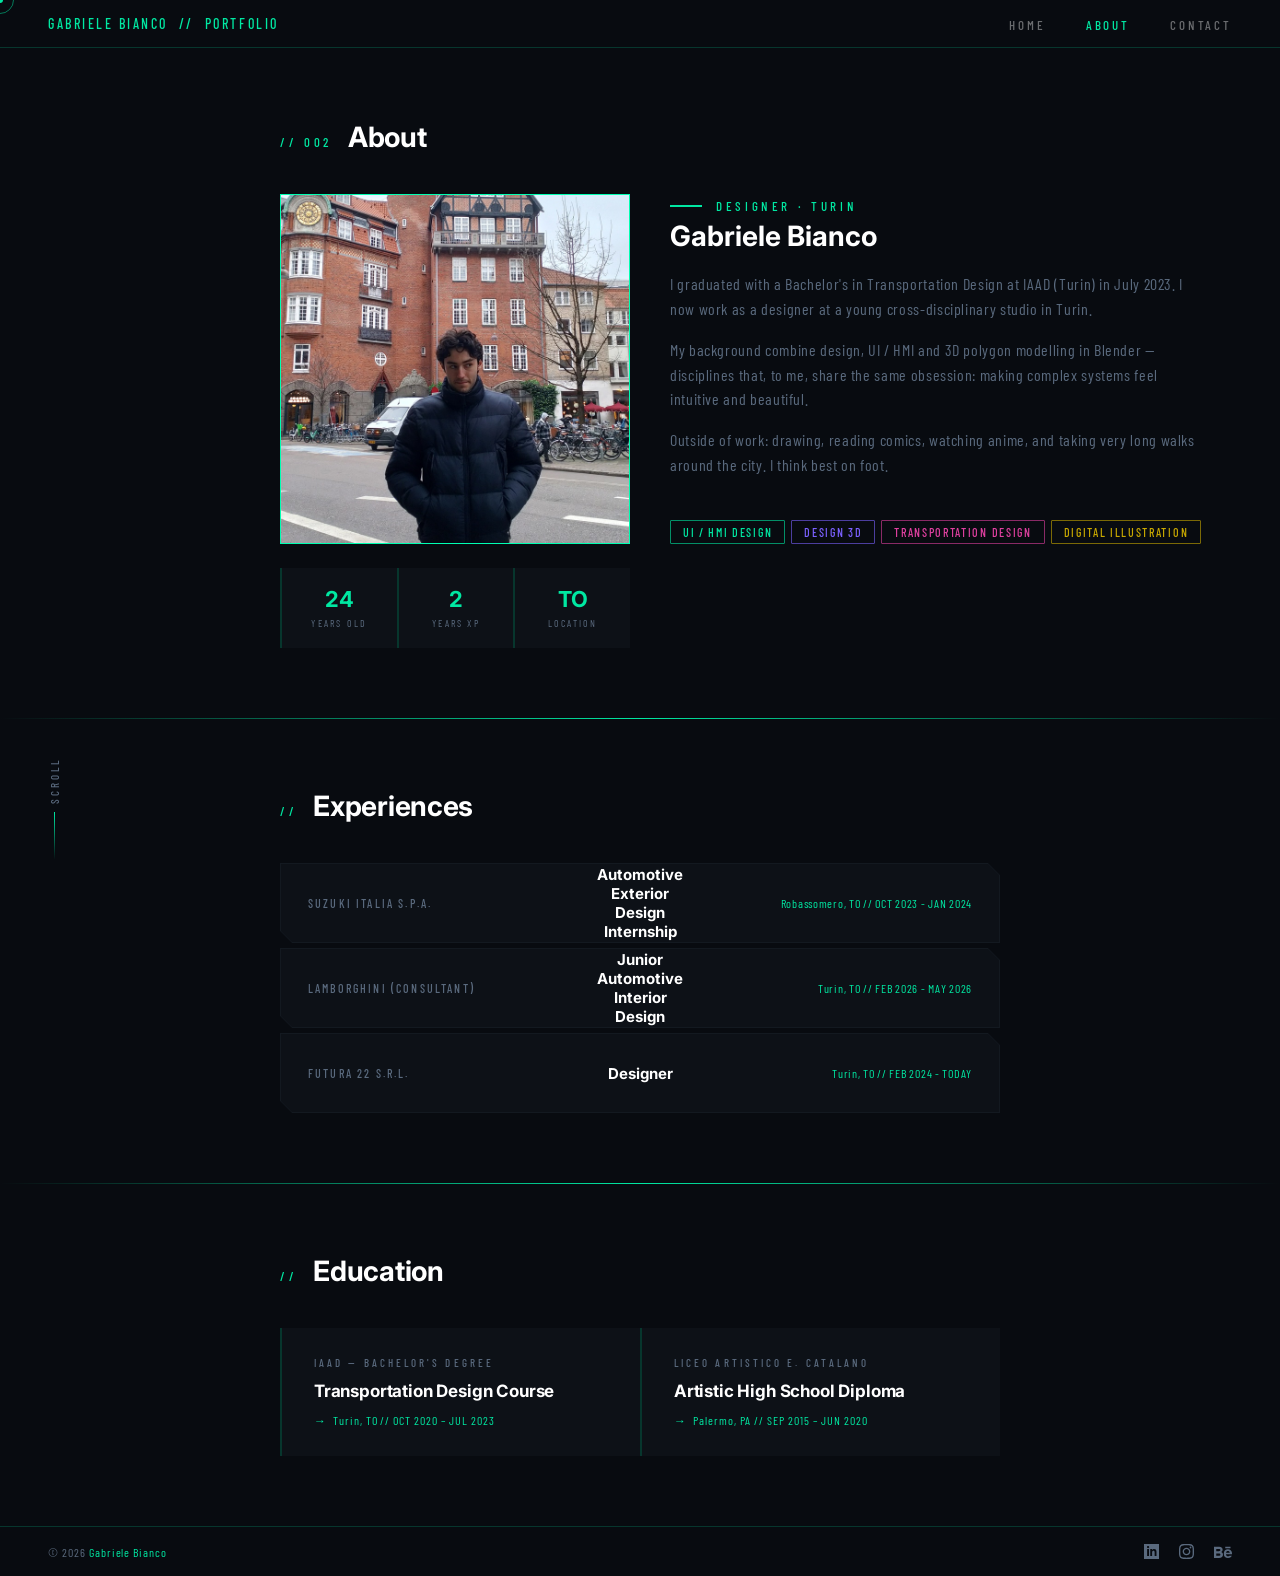
==== about.html @ d96545fb "Fix immagini king kaio" ====
<!DOCTYPE html>
<html lang="en">
<head>
  <meta charset="UTF-8" />
  <meta name="viewport" content="width=device-width, initial-scale=1.0" />
  <title>About — Gabriele Bianco</title>
  <link rel="preconnect" href="https://fonts.googleapis.com" />
  <link rel="preconnect" href="https://fonts.gstatic.com" crossorigin />
  <link href="https://fonts.googleapis.com/css2?family=Barlow+Condensed:wght@400;500;600;700&family=Inter:wght@700;800&display=swap" rel="stylesheet" />
  <link rel="stylesheet" href="style.css" />
  <style>
    #about {
      padding: calc(var(--nav-h) + 72px) 0 0;
    }
    .about-inner {
      padding: 0 var(--pad);
      width: 100%;
    }
    .about-heading {
      display: flex;
      align-items: baseline;
      gap: 16px;
      margin-bottom: 40px;
    }
    .about-num {
      font-family: 'Barlow Condensed', sans-serif;
      font-weight: 500;
      font-size: 13px;
      letter-spacing: 0.28em;
      text-transform: uppercase;
      color: var(--accent);
    }
    .about-title {
      font-family: 'Inter', sans-serif;
      font-weight: 700;
      font-size: 28px;
      color: #ffffff;
      letter-spacing: -0.01em;
    }
    .about-grid {
      display: grid;
      grid-template-columns: 350px 1fr;
      gap: 40px;
      align-items: start;
    }
    .about-photo-col {
      display: flex;
      flex-direction: column;
      width: 350px;
    }
    .about-photo {
      width: 350px;
      height: 350px;
      object-fit: cover;
      object-position: center top;
      display: block;
      outline: 1px solid #00FFB2;
      outline-offset: -1px;
    }
    .about-stats {
      display: grid;
      grid-template-columns: repeat(3, 1fr);
      width: 350px;
      margin-top: 24px;
    }
    .about-stat {
      display: flex;
      flex-direction: column;
      align-items: center;
      justify-content: center;
      gap: 8px;
      padding: 20px 12px;
      background: #0D1117;
      border-left: 2px solid #07362D;
    }
    .about-stat-value {
      font-family: 'Inter', sans-serif;
      font-weight: 700;
      font-size: 22px;
      color: var(--accent);
      line-height: 1;
    }
    .about-stat-label {
      font-family: 'Barlow Condensed', sans-serif;
      font-weight: 400;
      font-size: 10px;
      letter-spacing: 0.22em;
      text-transform: uppercase;
      color: var(--bio-color);
      line-height: 1;
      text-align: center;
    }
    .about-info-col {
      display: flex;
      flex-direction: column;
      height: 350px;
      padding-top: 4px;
      max-width: 620px;
    }
    .about-eyebrow {
      display: flex;
      align-items: center;
      gap: 14px;
      margin-bottom: 6px;
    }
    .about-eyebrow-line {
      width: 32px;
      height: 1.5px;
      background: var(--accent);
      flex-shrink: 0;
    }
    .about-eyebrow-text {
      font-family: 'Barlow Condensed', sans-serif;
      font-weight: 500;
      font-size: 13px;
      letter-spacing: 0.28em;
      text-transform: uppercase;
      color: var(--accent);
    }
    .about-name {
      font-family: 'Inter', sans-serif;
      font-weight: 700;
      font-size: 28px;
      color: #ffffff;
      line-height: 1.15;
      margin-bottom: 20px;
      white-space: nowrap;
    }
    .about-bio {
      font-family: 'Barlow Condensed', sans-serif;
      font-weight: 400;
      font-size: 16px;
      line-height: 1.55;
      color: var(--bio-color);
      letter-spacing: 0.04em;
      margin-bottom: 16px;
    }
    .about-bio:last-of-type { margin-bottom: 0; }
    .about-tags {
      display: flex;
      flex-wrap: nowrap;
      gap: 6px;
      margin-top: auto;
    }
    .about-tags .tag {
      white-space: nowrap;
      flex-shrink: 0;
    }

    /* EXPERIENCES */
    .exp-section {
      margin-top: 0;
      margin-bottom: 0;
    }
    .exp-heading {
      display: flex;
      align-items: baseline;
      gap: 16px;
      margin-bottom: 40px;
    }
    .exp-list {
      display: flex;
      flex-direction: column;
      gap: 5px;
    }
    /* Card con tagli top-right e bottom-left */
    .exp-card {
      --cut: 12px;
      position: relative;
      background: #0D1117;
      clip-path: polygon(
        0% 0%,
        calc(100% - var(--cut)) 0%,
        100% var(--cut),
        100% 100%,
        var(--cut) 100%,
        0% calc(100% - var(--cut))
      );
      transition: background 0.35s ease;
      cursor: default;
    }
    /* Border default via pseudo-elemento */
    .exp-card::before {
      content: '';
      position: absolute;
      inset: 0;
      background: #131920;
      clip-path: polygon(
        0% 0%,
        calc(100% - var(--cut)) 0%,
        100% var(--cut),
        100% 100%,
        var(--cut) 100%,
        0% calc(100% - var(--cut))
      );
      z-index: 0;
      transition: background 0.35s ease;
    }
    .exp-card::after {
      content: '';
      position: absolute;
      inset: 1px;
      background: #0D1117;
      clip-path: polygon(
        0% 0%,
        calc(100% - var(--cut) + 1px) 0%,
        100% calc(var(--cut) - 1px),
        100% 100%,
        calc(var(--cut) - 1px) 100%,
        0% calc(100% - var(--cut) + 1px)
      );
      z-index: 1;
    }
    .exp-card:hover::before { background: rgba(170,185,210,0.55); }
    .exp-card-inner {
      position: relative;
      z-index: 2;
      display: flex;
      align-items: center;
      padding: 0 28px;
      height: 80px;
      gap: 0;
    }
    .exp-company {
      font-family: 'Barlow Condensed', sans-serif;
      font-weight: 500;
      font-size: 12px;
      letter-spacing: 0.18em;
      text-transform: uppercase;
      color: var(--bio-color);
      width: 280px;
      flex-shrink: 0;
    }
    .exp-role {
      font-family: 'Inter', sans-serif;
      font-weight: 700;
      font-size: 15px;
      color: #ffffff;
      flex: 1;
      text-align: center;
    }
    .exp-meta {
      font-family: 'Barlow Condensed', sans-serif;
      font-weight: 400;
      font-size: 12px;
      letter-spacing: 0.06em;
      color: var(--accent);
      width: 280px;
      flex-shrink: 0;
      text-align: right;
    }

    @media (max-width: 768px) {
      .exp-card-inner { flex-direction: column; align-items: flex-start; gap: 6px; }
      .exp-company, .exp-meta { width: auto; text-align: left; }
    }
    @media (max-width: 1024px) {
      .about-grid { grid-template-columns: 280px 1fr; gap: 32px; }
      .about-photo-col { width: 280px; }
      .about-photo { width: 280px; height: 280px; }
      .about-stats { width: 280px; }
    }
    @media (max-width: 768px) {
      .about-grid { grid-template-columns: 1fr; gap: 32px; }
      .about-photo-col { width: 100%; }
      .about-photo { width: 100%; height: auto; aspect-ratio: 1/1; }
      .about-stats { width: 100%; }
      .about-info-col { height: auto; justify-content: flex-start; }
      .about-tags { flex-wrap: wrap; margin-top: 24px; }
      .about-name { white-space: normal; }
    }
    /* Divisori: 70px sopra e sotto */
    .section-divider {
      margin: 70px 0;
    }
    /* Education */
    .edu-section {
      margin-top: 0;
      margin-bottom: 70px;
    }
    .edu-cards {
      display: grid;
      grid-template-columns: repeat(2, 1fr);
      max-width: 800px;
      margin: 0 auto;
    }
  </style>
</head>
<body>

  <!-- SCROLL INDICATOR -->
  <div class="scroll-indicator" id="scrollIndicator">
    <span class="scroll-indicator-label">Scroll</span>
    <div class="scroll-indicator-line"></div>
  </div>

  <!-- NAVBAR -->
  <nav>
    <a href="index.html" class="nav-logo">Gabriele Bianco&nbsp;&nbsp;//&nbsp;&nbsp;Portfolio</a>
    <ul class="nav-links">
      <li><a href="index.html">Home</a></li>
      <li><a href="about.html" class="active">About</a></li>
      <li><a href="contact.html">Contact</a></li>
    </ul>
    <div class="hamburger" id="hamburger">
      <span></span><span></span><span></span>
    </div>
  </nav>
  <div class="mobile-nav" id="mobileNav">
    <a href="index.html">Home</a>
    <a href="about.html" class="active">About</a>
    <a href="contact.html">Contact</a>
  </div>

  <main>
    <section id="about">
      <div class="about-inner">

        <div class="about-heading">
          <span class="about-num">// 002</span>
          <h2 class="about-title">About</h2>
        </div>

        <div class="about-grid reveal">

          <!-- LEFT: photo + stats -->
          <div class="about-photo-col">
            <img class="about-photo" src="foto_profilo.jpg" alt="Gabriele Bianco" />
            <div class="about-stats">
              <div class="about-stat">
                <span class="about-stat-value">24</span>
                <span class="about-stat-label">Years old</span>
              </div>
              <div class="about-stat">
                <span class="about-stat-value">2</span>
                <span class="about-stat-label">Years XP</span>
              </div>
              <div class="about-stat">
                <span class="about-stat-value">TO</span>
                <span class="about-stat-label">Location</span>
              </div>
            </div>
          </div>

          <!-- RIGHT: info -->
          <div class="about-info-col">
            <div class="about-eyebrow">
              <span class="about-eyebrow-line"></span>
              <span class="about-eyebrow-text">Designer&nbsp;·&nbsp;Turin</span>
            </div>
            <h1 class="about-name">Gabriele Bianco</h1>
            <p class="about-bio">I graduated with a Bachelor's in Transportation Design at IAAD (Turin) in July 2023. I now work as a designer at a young cross-disciplinary studio in Turin.</p>
            <p class="about-bio">My background combine design, UI / HMI and 3D polygon modelling in Blender — disciplines that, to me, share the same obsession: making complex systems feel intuitive and beautiful.</p>
            <p class="about-bio">Outside of work: drawing, reading comics, watching anime, and taking very long walks around the city. I think best on foot.</p>
            <div class="about-tags">
              <span class="tag tag-ui">UI / HMI Design</span>
              <span class="tag tag-blender">Design 3D</span>
              <span class="tag tag-transport">Transportation Design</span>
              <span class="tag tag-digital">Digital Illustration</span>
            </div>
          </div>

        </div>

      </div><!-- fine about-inner -->

      <!-- DIVIDER -->
      <hr class="section-divider" />

      <div class="about-inner">
        <div class="exp-section">
          <div class="exp-heading">
            <span class="about-num">//</span>
            <h2 class="about-title">Experiences</h2>
          </div>
          <div class="exp-list">

            <div class="reveal" style="transition-delay: 0.1s">
              <div class="exp-card">
                <div class="exp-card-inner">
                  <span class="exp-company">Suzuki Italia S.p.A.</span>
                  <span class="exp-role">Automotive Exterior Design Internship</span>
                  <span class="exp-meta">Robassomero, TO // OCT 2023 - JAN 2024</span>
                </div>
              </div>
            </div>

            <div class="reveal" style="transition-delay: 0.2s">
              <div class="exp-card">
                <div class="exp-card-inner">
                  <span class="exp-company">Lamborghini (Consultant)</span>
                  <span class="exp-role">Junior Automotive Interior Design</span>
                  <span class="exp-meta">Turin, TO // FEB 2026 - MAY 2026</span>
                </div>
              </div>
            </div>

            <div class="reveal" style="transition-delay: 0.3s">
              <div class="exp-card">
                <div class="exp-card-inner">
                  <span class="exp-company">Futura 22 S.R.L.</span>
                  <span class="exp-role">Designer</span>
                  <span class="exp-meta">Turin, TO // FEB 2024 - TODAY</span>
                </div>
              </div>
            </div>

          </div>
        </div>
      </div><!-- fine about-inner exp -->

      <!-- DIVIDER -->
      <hr class="section-divider" />

      <!-- EDUCATION -->
      <div class="about-inner">
        <div class="edu-section">
          <div class="exp-heading">
            <span class="about-num">//</span>
            <h2 class="about-title">Education</h2>
          </div>
          <div class="edu-cards reveal">
            <div class="contact-card">
              <span class="contact-card-label">IAAD — Bachelor's Degree</span>
              <span class="contact-card-value">Transportation Design Course</span>
              <span class="contact-card-sub">→&nbsp;&nbsp;Turin, TO // OCT 2020 – JUL 2023</span>
            </div>
            <div class="contact-card">
              <span class="contact-card-label">Liceo Artistico E. Catalano</span>
              <span class="contact-card-value">Artistic High School Diploma</span>
              <span class="contact-card-sub">→&nbsp;&nbsp;Palermo, PA // SEP 2015 – JUN 2020</span>
            </div>
          </div>
        </div>
      </div>

    </section>
  </main>

  <!-- FOOTER -->
  <footer>
    <div class="footer-inner">
      <span class="footer-copy">© 2026 <span class="footer-name">Gabriele Bianco</span></span>
      <div class="footer-socials">
        <a href="https://www.linkedin.com/in/gabriele-bianco-483b90208/" target="_blank" rel="noopener" aria-label="LinkedIn" class="social-link">
          <svg xmlns="http://www.w3.org/2000/svg" width="15" height="15" viewBox="0 0 24 24"><path d="M0 0v24h24v-24h-24zm8 19h-3v-11h3v11zm-1.5-12.268c-.966 0-1.75-.79-1.75-1.764s.784-1.764 1.75-1.764 1.75.79 1.75 1.764-.783 1.764-1.75 1.764zm13.5 12.268h-3v-5.604c0-3.368-4-3.113-4 0v5.604h-3v-11h3v1.765c1.397-2.586 7-2.777 7 2.476v6.759z"/></svg>
        </a>
        <a href="https://www.instagram.com/gabrielebianco_" target="_blank" rel="noopener" aria-label="Instagram" class="social-link">
          <svg xmlns="http://www.w3.org/2000/svg" width="15" height="15" viewBox="0 0 24 24"><path d="M12 2.163c3.204 0 3.584.012 4.85.07 3.252.148 4.771 1.691 4.919 4.919.058 1.265.069 1.645.069 4.849 0 3.205-.012 3.584-.069 4.849-.149 3.225-1.664 4.771-4.919 4.919-1.266.058-1.644.07-4.85.07-3.204 0-3.584-.012-4.849-.07-3.26-.149-4.771-1.699-4.919-4.92-.058-1.265-.07-1.644-.07-4.849 0-3.204.013-3.583.07-4.849.149-3.227 1.664-4.771 4.919-4.919 1.266-.057 1.645-.069 4.849-.069zm0-2.163c-3.259 0-3.667.014-4.947.072-4.358.2-6.78 2.618-6.98 6.98-.059 1.281-.073 1.689-.073 4.948 0 3.259.014 3.668.072 4.948.2 4.358 2.618 6.78 6.98 6.98 1.281.058 1.689.072 4.948.072 3.259 0 3.668-.014 4.948-.072 4.354-.2 6.782-2.618 6.979-6.98.059-1.28.073-1.689.073-4.948 0-3.259-.014-3.667-.072-4.947-.196-4.354-2.617-6.78-6.979-6.98-1.281-.059-1.69-.073-4.949-.073zm0 5.838c-3.403 0-6.162 2.759-6.162 6.162s2.759 6.163 6.162 6.163 6.162-2.759 6.162-6.163c0-3.403-2.759-6.162-6.162-6.162zm0 10.162c-2.209 0-4-1.79-4-4 0-2.209 1.791-4 4-4s4 1.791 4 4c0 2.21-1.791 4-4 4zm6.406-11.845c-.796 0-1.441.645-1.441 1.44s.645 1.44 1.441 1.44c.795 0 1.439-.645 1.439-1.44s-.644-1.44-1.439-1.44z"/></svg>
        </a>
        <a href="https://www.behance.net/gabriele12b30d" target="_blank" rel="noopener" aria-label="Behance" class="social-link">
          <svg xmlns="http://www.w3.org/2000/svg" width="18" height="18" viewBox="0 0 24 24"><path d="M22 7h-7v-2h7v2zm1.726 10c-.442 1.297-2.029 3-5.101 3-3.074 0-5.564-1.729-5.564-5.675 0-3.91 2.325-5.92 5.466-5.92 3.082 0 4.964 1.782 5.375 4.426.078.506.109 1.188.095 2.14h-8.027c.13 3.211 3.483 3.312 4.588 2.029h3.168zm-7.686-4h4.965c-.105-1.547-1.136-2.219-2.477-2.219-1.466 0-2.277.768-2.488 2.219zm-9.574 6.988h-6.466v-14.967h6.953c5.476.081 5.58 5.444 2.72 6.906 3.461 1.26 3.577 8.061-3.207 8.061zm-3.466-8.988h3.584c2.508 0 2.906-3-.312-3h-3.272v3zm3.391 3h-3.391v3.016h3.341c3.055 0 2.868-3.016.05-3.016z"/></svg>
        </a>
      </div>
    </div>
  </footer>

  <div class="toast" id="toast"></div>
  <script src="script.js"></script>

</body>
</html>
---- style.css ----
/* ═══════════════════════════════════════════════════════════════
   GABRIELE BIANCO // PORTFOLIO — shared stylesheet
   ═══════════════════════════════════════════════════════════════ */

/* ── Reset ────────────────────────────────────────────────────── */
*, *::before, *::after { box-sizing: border-box; margin: 0; padding: 0; }
html { scroll-behavior: smooth; overflow-y: scroll; }
body {
  background: #080B10;
  color: #e8e8e8;
  font-family: 'Barlow Condensed', sans-serif;
  overflow-x: hidden;
  min-height: 100vh;
  display: flex;
  flex-direction: column;
}
main { flex: 1; }

/* ── Variables ────────────────────────────────────────────────── */
:root {
  --accent:        #00e8a2;
  --bg:            #080B10;
  --nav-h:         48px;
  --bio-color:     #5A6A7E;
  --tag-ui:        #00e8a2;
  --tag-blender:   #7B61FF;
  --tag-transport: #E040A0;
  --tag-digital:   #C8A800;
  --pad:           280px;
  --border-green:  #07362D;
}

/* ══════════════════════════════════════════════════════════════
   NAVBAR — identica su tutte le pagine
══════════════════════════════════════════════════════════════ */
nav {
  position: fixed;
  top: 0; left: 0; right: 0;
  z-index: 100;
  height: var(--nav-h);
  display: flex;
  align-items: center;
  justify-content: space-between;
  padding: 0 48px;
  background: var(--bg);
  border-bottom: 1px solid var(--border-green);
}
.nav-logo {
  font-family: 'Barlow Condensed', sans-serif;
  font-weight: 500;
  font-size: 14px;
  letter-spacing: 0.18em;
  text-transform: uppercase;
  color: var(--accent);
  text-decoration: none;
  user-select: none;
}
.nav-links {
  display: flex;
  gap: 40px;
  list-style: none;
}
.nav-links a {
  font-family: 'Barlow Condensed', sans-serif;
  font-weight: 500;
  font-size: 13px;
  letter-spacing: 0.22em;
  text-transform: uppercase;
  color: rgba(255,255,255,0.40);
  text-decoration: none;
  transition: color 0.35s ease;
}
.nav-links a:hover,
.nav-links a.active { color: var(--accent); }
.nav-links a.disabled { pointer-events: none; opacity: 0.3; }

/* Hamburger */
.hamburger {
  display: none;
  flex-direction: column;
  gap: 5px;
  cursor: pointer;
}
.hamburger span {
  display: block;
  width: 22px;
  height: 1.5px;
  background: var(--accent);
  transition: transform 0.35s ease, opacity 0.35s ease;
}
.hamburger.open span:nth-child(1) { transform: translateY(6.5px) rotate(45deg); }
.hamburger.open span:nth-child(2) { opacity: 0; }
.hamburger.open span:nth-child(3) { transform: translateY(-6.5px) rotate(-45deg); }

.mobile-nav {
  display: none;
  position: fixed;
  top: var(--nav-h); left: 0; right: 0;
  background: var(--bg);
  border-bottom: 1px solid var(--border-green);
  flex-direction: column;
  padding: 24px 48px;
  gap: 20px;
  z-index: 99;
}
.mobile-nav.open { display: flex; }
.mobile-nav a {
  font-family: 'Barlow Condensed', sans-serif;
  font-weight: 500;
  font-size: 15px;
  letter-spacing: 0.2em;
  text-transform: uppercase;
  color: rgba(255,255,255,0.40);
  text-decoration: none;
  transition: color 0.35s ease;
}
.mobile-nav a:hover,
.mobile-nav a.active  { color: var(--accent); }
.mobile-nav a.disabled { pointer-events: none; opacity: 0.3; }

/* ══════════════════════════════════════════════════════════════
   FOOTER — identico su tutte le pagine
══════════════════════════════════════════════════════════════ */
footer {
  width: 100%;
  height: 50px;
  border-top: 1px solid var(--border-green);
  background: var(--bg);
  flex-shrink: 0;
}
.footer-inner {
  height: 100%;
  display: flex;
  align-items: center;
  justify-content: space-between;
  padding: 0 48px;
}
.footer-copy {
  font-family: 'Barlow Condensed', sans-serif;
  font-weight: 400;
  font-size: 12px;
  letter-spacing: 0.08em;
  color: var(--bio-color);
}
.footer-name { color: var(--accent); }
.footer-socials {
  display: flex;
  align-items: center;
  gap: 20px;
}
.social-link {
  display: flex;
  align-items: center;
  justify-content: center;
  line-height: 0;
}
.social-link svg {
  fill: var(--bio-color);
  transition: fill 0.35s ease;
}
.social-link:hover svg { fill: #00FFB2; }

/* ══════════════════════════════════════════════════════════════
   BUTTONS — condivisi
══════════════════════════════════════════════════════════════ */
.btn-wrap {
  position: relative;
  display: inline-block;
}
.btn-svg-border,
.btn-svg-fill {
  position: absolute;
  inset: 0;
  width: 100%;
  height: 100%;
  pointer-events: none;
  overflow: visible;
  transition: opacity 0.35s ease;
}
.btn-svg-border { opacity: 1; }
.btn-svg-fill   { opacity: 0; }
.btn-wrap:hover .btn-svg-border { opacity: 0; }
.btn-wrap:hover .btn-svg-fill   { opacity: 1; }

.btn {
  position: relative;
  z-index: 1;
  font-family: 'Barlow Condensed', sans-serif;
  font-weight: 500;
  font-size: 12px;
  letter-spacing: 0.26em;
  text-transform: uppercase;
  padding: 12px 30px;
  cursor: pointer;
  border: none;
  background: transparent;
  display: inline-block;
  transition: color 0.35s ease;
}
.btn-primary               { color: var(--accent); }
.btn-wrap:hover .btn-primary { color: #080B10; }
.btn-ghost                 { color: rgba(170,185,205,0.70); }
.btn-wrap:hover .btn-ghost   { color: #080B10; }

/* ══════════════════════════════════════════════════════════════
   TOAST — condiviso
══════════════════════════════════════════════════════════════ */
.toast {
  position: fixed;
  bottom: 32px;
  left: 50%;
  transform: translateX(-50%) translateY(12px);
  border: 1px solid var(--accent);
  color: var(--accent);
  background: var(--bg);
  font-family: 'Barlow Condensed', sans-serif;
  font-weight: 500;
  font-size: 12px;
  letter-spacing: 0.04em;
  text-transform: none;
  padding: 9px 24px;
  white-space: nowrap;
  z-index: 200;
  opacity: 0;
  pointer-events: none;
  transition: opacity 0.25s ease, transform 0.25s ease;
}
.toast.show {
  opacity: 1;
  transform: translateX(-50%) translateY(0);
}

/* ══════════════════════════════════════════════════════════════
   PLACEHOLDER sezioni future
══════════════════════════════════════════════════════════════ */
.placeholder-section {
  min-height: 300px;
  display: flex;
  align-items: center;
  justify-content: center;
  color: rgba(255,255,255,0.10);
  font-family: 'Barlow Condensed', sans-serif;
  font-size: 13px;
  letter-spacing: 0.2em;
  text-transform: uppercase;
}

/* ══════════════════════════════════════════════════════════════
   HERO — solo index.html
══════════════════════════════════════════════════════════════ */
#hero {
  padding-top: var(--nav-h);
  min-height: 100vh;
  display: flex;
  align-items: flex-start;
}
.hero-inner {
  padding: 80px var(--pad);
  width: 100%;
}
.hero-eyebrow {
  display: flex;
  align-items: center;
  gap: 14px;
  margin-bottom: 22px;
}
.eyebrow-line {
  width: 32px;
  height: 1.5px;
  background: var(--accent);
  flex-shrink: 0;
}
.eyebrow-text {
  font-family: 'Barlow Condensed', sans-serif;
  font-weight: 500;
  font-size: 13px;
  letter-spacing: 0.28em;
  text-transform: uppercase;
  color: var(--accent);
}
.hero-name {
  font-family: 'Inter', sans-serif;
  font-weight: 800;
  text-transform: uppercase;
  line-height: 0.90;
  margin-bottom: 36px;
}
.hero-name .line1 {
  display: block;
  font-size: clamp(56px, 6.94vw, 100px);
  color: #ffffff;
}
.hero-name .line2 {
  display: block;
  font-size: clamp(56px, 6.94vw, 100px);
  color: var(--accent);
}
.hero-bio {
  font-family: 'Barlow Condensed', sans-serif;
  font-weight: 400;
  font-size: 16px;
  line-height: 1.75;
  color: var(--bio-color);
  letter-spacing: 0.04em;
  margin-bottom: 34px;
}
.hero-tags {
  display: flex;
  flex-wrap: wrap;
  gap: 10px;
  margin-bottom: 48px;
}
.tag {
  font-family: 'Barlow Condensed', sans-serif;
  font-weight: 500;
  font-size: 12px;
  letter-spacing: 0.14em;
  text-transform: uppercase;
  padding: 4px 12px;
  border: 1px solid;
  border-radius: 1px;
  display: inline-flex;
  align-items: center;
  justify-content: center;
}
.tag-ui        { color: var(--tag-ui);        border-color: rgba(0,232,162,0.6); }
.tag-blender   { color: var(--tag-blender);   border-color: rgba(123,97,255,0.6); }
.tag-transport { color: var(--tag-transport);  border-color: rgba(224,64,160,0.6); }
.tag-digital   { color: var(--tag-digital);    border-color: rgba(200,168,0,0.6); }
.hero-cta {
  display: flex;
  gap: 16px;
  flex-wrap: wrap;
  align-items: center;
}

/* ══════════════════════════════════════════════════════════════
   SOFTWARE SECTION
══════════════════════════════════════════════════════════════ */
#software {
  padding: 0 0 70px;
}
.software-inner {
  padding: 0 var(--pad);
  width: 100%;
}
.software-heading {
  display: flex;
  align-items: baseline;
  gap: 16px;
  margin-bottom: 24px;
}
.software-grid {
  display: flex;
  gap: 8px;
  flex-wrap: wrap;
  justify-content: center;
}
/* Card */
.sw-card {
  --cut: 10px;
  width: 75px;
  height: 90px;
  background: #0D1117;
  clip-path: polygon(
    0% 0%,
    calc(100% - var(--cut)) 0%,
    100% var(--cut),
    100% 100%,
    var(--cut) 100%,
    0% calc(100% - var(--cut))
  );
  position: relative;
  cursor: default;
  transition: transform 0.35s ease;
}
.sw-card:hover {
  transform: translateY(-3px);
}
.sw-card::before {
  content: '';
  position: absolute;
  inset: 0;
  background: #131920;
  clip-path: polygon(
    0% 0%,
    calc(100% - var(--cut)) 0%,
    100% var(--cut),
    100% 100%,
    var(--cut) 100%,
    0% calc(100% - var(--cut))
  );
  z-index: 0;
}
.sw-card::after {
  content: '';
  position: absolute;
  inset: 1px;
  background: #0D1117;
  clip-path: polygon(
    0% 0%,
    calc(100% - var(--cut) + 1px) 0%,
    100% calc(var(--cut) - 1px),
    100% 100%,
    calc(var(--cut) - 1px) 100%,
    0% calc(100% - var(--cut) + 1px)
  );
  z-index: 1;
}
.sw-card:hover::before { background: #5A6A7E; }
.sw-card-inner {
  position: relative;
  z-index: 2;
  width: 100%;
  height: 100%;
  display: flex;
  flex-direction: column;
  align-items: center;
  justify-content: center;
  gap: 12px;
  padding: 10px 8px;
}
.sw-icon {
  width: 24px;
  height: 20px;
  flex-shrink: 0;
  object-fit: contain;
}
.sw-label {
  font-family: 'Barlow Condensed', sans-serif;
  font-weight: 400;
  font-size: 15px;
  letter-spacing: 0.06em;
  color: #5A6A7E;
  text-align: center;
  line-height: 1;
  margin-top: 4px;
}

/* ══════════════════════════════════════════════════════════════
   SECTION DIVIDER — linea gradiente verde
══════════════════════════════════════════════════════════════ */
.section-divider {
  width: 100%;
  height: 1px;
  margin: 0 0 70px 0;
  background: linear-gradient(
    to right,
    transparent 0%,
    #00e8a2 50%,
    transparent 100%
  );
  border: none;
}
.get-in-touch-section {
  padding: 0 0 70px;
}
#contact {
  padding: calc(var(--nav-h) + 72px) 0 80px;
}
.contact-inner {
  padding: 0 var(--pad);
  width: 100%;
}
.contact-heading {
  display: flex;
  align-items: baseline;
  gap: 16px;
  margin-bottom: 24px;
}
.contact-num {
  font-family: 'Barlow Condensed', sans-serif;
  font-weight: 500;
  font-size: 13px;
  letter-spacing: 0.28em;
  text-transform: uppercase;
  color: var(--accent);
}
.contact-title {
  font-family: 'Inter', sans-serif;
  font-weight: 700;
  font-size: 28px;
  color: #ffffff;
  letter-spacing: -0.01em;
}
.contact-intro {
  font-family: 'Barlow Condensed', sans-serif;
  font-weight: 400;
  font-size: 16px;
  line-height: 1.75;
  color: var(--bio-color);
  letter-spacing: 0.04em;
  margin-bottom: 40px;
}
.contact-cards {
  display: grid;
  grid-template-columns: repeat(3, 1fr);
  margin-bottom: 36px;
}
.contact-card {
  display: flex;
  flex-direction: column;
  gap: 12px;
  padding: 28px 32px;
  background: #0D1117;
  border-left: 2px solid #07362D;
}
.contact-card-label {
  font-family: 'Barlow Condensed', sans-serif;
  font-weight: 500;
  font-size: 11px;
  letter-spacing: 0.28em;
  text-transform: uppercase;
  color: var(--bio-color);
}
.contact-card-value-row {
  display: flex;
  align-items: center;
  gap: 10px;
}
.contact-card-value {
  font-family: 'Inter', sans-serif;
  font-weight: 700;
  font-size: 17px;
  color: #ffffff;
  letter-spacing: -0.01em;
}
.copy-btn {
  background: none;
  border: none;
  cursor: pointer;
  padding: 2px;
  color: var(--bio-color);
  display: flex;
  align-items: center;
  transition: color 0.35s ease;
  flex-shrink: 0;
}
.copy-btn:hover { color: var(--accent); }
.contact-card-sub {
  font-family: 'Barlow Condensed', sans-serif;
  font-weight: 400;
  font-size: 12px;
  letter-spacing: 0.08em;
  color: var(--accent);
}
.contact-btns {
  display: flex;
  gap: 16px;
  flex-wrap: wrap;
  align-items: center;
}

/* ══════════════════════════════════════════════════════════════
   WORK SECTION
══════════════════════════════════════════════════════════════ */
#work { padding: 0 0 70px; scroll-margin-top: 72px; }
.work-inner { padding: 0 var(--pad); width: 100%; }
.work-heading { display: flex; align-items: baseline; gap: 16px; margin-bottom: 40px; }

/* Filter badges */
.work-filters { display: flex; flex-wrap: wrap; gap: 8px; margin-bottom: 40px; }
.work-filter {
  font-family: 'Barlow Condensed', sans-serif;
  font-weight: 500; font-size: 12px; letter-spacing: 0.14em; text-transform: uppercase;
  padding: 4px 12px; border: 1px solid rgba(170,185,210,0.25);
  background: transparent; color: rgba(170,185,210,0.55); border-radius: 1px;
  cursor: none !important; transition: color .25s, border-color .25s, background .25s;
}
.work-filter:hover,
.work-filter.active {
  color: #00e8a2; border-color: rgba(0,232,162,0.5); background: rgba(0,232,162,0.06);
}
.work-filter[data-filter="3d-modeling"]:hover,
.work-filter[data-filter="3d-modeling"].active {
  color: #7B61FF; border-color: rgba(123,97,255,0.6); background: rgba(123,97,255,0.06);
}
.work-filter[data-filter="graphic-illustrations"]:hover,
.work-filter[data-filter="graphic-illustrations"].active {
  color: #C8A800; border-color: rgba(200,168,0,0.6); background: rgba(200,168,0,0.06);
}

/* Grid — centrata, max 3 card da 320px + gap */
.work-grid {
  display: grid;
  grid-template-columns: repeat(3, minmax(0, 320px));
  gap: 5px;
  justify-content: center;
}

/* Card wrapper — aspect ratio 320:188 = 1.702 */
.project-card-wrap {
  position: relative;
  text-decoration: none;
  display: block;
  aspect-ratio: 320 / 188;
  width: 100%;
  cursor: none !important;
  transition: transform .3s ease;
}
.project-card-wrap:hover { transform: translateY(-3px); }
.project-card-wrap.hidden { display: none; }

/* Layer bordo con clip-path — stessa estetica delle altre card */
.project-card-bg {
  position: absolute;
  inset: 0;
  background: #1C2535;
  clip-path: polygon(
    0 0,
    calc(100% - 14px) 0,
    100% 14px,
    100% 100%,
    14px 100%,
    0 calc(100% - 14px)
  );
  transition: background .3s ease;
}
/* Layer fill interno 1px inset */
.project-card-bg::after {
  content: '';
  position: absolute;
  inset: 1px;
  background: #0D1117;
  clip-path: polygon(
    0 0,
    calc(100% - 13px) 0,
    100% 13px,
    100% 100%,
    13px 100%,
    0 calc(100% - 13px)
  );
  transition: background .3s ease;
}
.project-card-wrap:hover .project-card-bg { background: #00e8a2; }
.project-card-wrap:hover .project-card-bg::after { background: #0D1722; }

/* Contenuto card */
.project-card-inner {
  position: absolute;
  inset: 0;
  z-index: 2;
  padding: 18px 20px 18px 18px;
  display: flex;
  flex-direction: column;
}
.project-bracket {
  width: 12px; height: 12px;
  border-top: 1.5px solid #00e8a2;
  border-left: 1.5px solid #00e8a2;
  flex-shrink: 0; margin-bottom: 14px;
  opacity: 0.8; transition: opacity .3s;
}
.project-card-wrap:hover .project-bracket { opacity: 1; }
.project-category {
  font-family: 'Barlow Condensed', sans-serif;
  font-weight: 500; font-size: 11px; letter-spacing: 0.26em;
  text-transform: uppercase; color: #00e8a2;
  margin-bottom: 6px; line-height: 1;
  padding-left: 6px;
}
.project-title {
  font-family: 'Inter', sans-serif; font-weight: 700; font-size: 15px;
  color: #fff; letter-spacing: -0.01em; margin-bottom: 10px; line-height: 1.15;
  padding-left: 6px;
}
.project-desc {
  font-family: 'Barlow Condensed', sans-serif; font-weight: 400;
  font-size: 13px; line-height: 1.55; color: #5A6A7E; letter-spacing: 0.03em; flex: 1;
  padding-left: 6px;
}
.project-tools { display: flex; flex-wrap: wrap; gap: 5px; margin-top: 14px; flex-shrink: 0; padding-left: 6px; }
.project-tool {
  font-family: 'Barlow Condensed', sans-serif; font-weight: 500;
  font-size: 10px; letter-spacing: 0.16em; text-transform: uppercase;
  color: #5A6A7E; border: 1px solid rgba(90,106,126,0.45);
  padding: 3px 8px; border-radius: 1px; transition: color .25s, border-color .25s;
}
.project-card-wrap:hover .project-tool {
  color: rgba(170,185,210,0.75); border-color: rgba(170,185,210,0.3);
}

/* ══════════════════════════════════════════════════════════════
   RESPONSIVE
══════════════════════════════════════════════════════════════ */
@media (max-width: 1200px) {
  :root { --pad: 160px; }
}
@media (max-width: 1024px) {
  :root { --pad: 80px; }
  .work-grid { grid-template-columns: repeat(2, minmax(0, 320px)); }
}
@media (max-width: 768px) {
  :root { --pad: 24px; }
  nav { padding: 0 24px; }
  .nav-links { display: none; }
  .hamburger { display: flex; }
  .footer-inner { padding: 0 24px; }
  .footer-socials { gap: 16px; }
  .contact-cards { grid-template-columns: 1fr; }
  .contact-card { border-left: none; border-top: 1px solid #07362D; }
  .contact-card:first-child { border-top: none; }
  .work-grid { grid-template-columns: minmax(0, 320px); }
}
@media (max-width: 480px) {
  :root { --pad: 20px; }
  .footer-inner { padding: 0 20px; }
  .hero-cta { flex-direction: column; align-items: flex-start; }
  .contact-btns { flex-direction: column; align-items: flex-start; }
}

/* ══════════════════════════════════════════════════════════════
   CUSTOM CURSOR
══════════════════════════════════════════════════════════════ */
* { cursor: none !important; }
.cursor-dot,
.cursor-ring {
  position: fixed;
  border-radius: 50%;
  pointer-events: none;
  z-index: 9999;
  transform: translate(-50%, -50%);
  transition: opacity 0.3s ease;
}
.cursor-dot {
  width: 6px;
  height: 6px;
  background: var(--accent);
}
.cursor-ring {
  width: 28px;
  height: 28px;
  border: 1.5px solid rgba(0,232,162,0.5);
  transition: width 0.25s ease, height 0.25s ease, border-color 0.25s ease, opacity 0.3s ease;
}
.cursor-ring.expanded {
  width: 44px;
  height: 44px;
  border-color: rgba(0,232,162,0.85);
}

/* ══════════════════════════════════════════════════════════════
   SCROLL INDICATOR
══════════════════════════════════════════════════════════════ */
.scroll-indicator {
  position: fixed;
  bottom: 40px;
  left: 48px;
  display: flex;
  flex-direction: column;
  align-items: center;
  gap: 8px;
  opacity: 1;
  transition: opacity 0.5s ease;
  z-index: 90;
  pointer-events: none;
}
.scroll-indicator.hidden { opacity: 0; pointer-events: none; }
.scroll-indicator-label {
  font-family: 'Barlow Condensed', sans-serif;
  font-weight: 500;
  font-size: 11px;
  letter-spacing: 0.28em;
  text-transform: uppercase;
  color: var(--bio-color);
  writing-mode: vertical-rl;
  transform: rotate(180deg);
}
.scroll-indicator-line {
  width: 1px;
  height: 48px;
  background: linear-gradient(to bottom, var(--accent), transparent);
  animation: scrollLine 1.6s ease-in-out infinite;
}
@keyframes scrollLine {
  0%   { transform: scaleY(0); transform-origin: top; opacity: 1; }
  50%  { transform: scaleY(1); transform-origin: top; opacity: 1; }
  51%  { transform: scaleY(1); transform-origin: bottom; }
  100% { transform: scaleY(0); transform-origin: bottom; opacity: 0.3; }
}

/* ══════════════════════════════════════════════════════════════
   ANIMAZIONI ENTRATA (IntersectionObserver)
══════════════════════════════════════════════════════════════ */
.reveal {
  opacity: 0;
  transform: translateY(24px);
  transition: opacity 0.6s ease, transform 0.6s ease;
}
.reveal.visible {
  opacity: 1;
  transform: translateY(0);
}

/* ══════════════════════════════════════════════════════════════
   BACK TO TOP
══════════════════════════════════════════════════════════════ */
.back-to-top {
  --cut: 8px;
  position: fixed;
  bottom: 80px;
  right: 48px;
  width: 40px;
  height: 40px;
  background: transparent;
  border: none;
  display: flex;
  align-items: center;
  justify-content: center;
  cursor: none !important;
  opacity: 0;
  pointer-events: none;
  transform: translateY(8px);
  transition: opacity 0.35s ease, transform 0.35s ease;
  z-index: 500;
}
/* Bordo esterno */
.back-to-top::before {
  content: '';
  position: absolute;
  inset: 0;
  background: rgba(0,232,162,0.4);
  clip-path: polygon(
    0% 0%,
    calc(100% - var(--cut)) 0%,
    100% var(--cut),
    100% 100%,
    var(--cut) 100%,
    0% calc(100% - var(--cut))
  );
  transition: background 0.35s ease;
  z-index: 0;
}
/* Riempimento interno */
.back-to-top::after {
  content: '';
  position: absolute;
  inset: 1.5px;
  background: var(--bg);
  clip-path: polygon(
    0% 0%,
    calc(100% - var(--cut) + 1.5px) 0%,
    100% calc(var(--cut) - 1.5px),
    100% 100%,
    calc(var(--cut) - 1.5px) 100%,
    0% calc(100% - var(--cut) + 1.5px)
  );
  z-index: 1;
}
.back-to-top svg {
  position: relative;
  z-index: 2;
  stroke: var(--accent);
}
.back-to-top.visible {
  opacity: 1;
  pointer-events: all;
  transform: translateY(0);
}
.back-to-top:hover::before { background: var(--accent); }
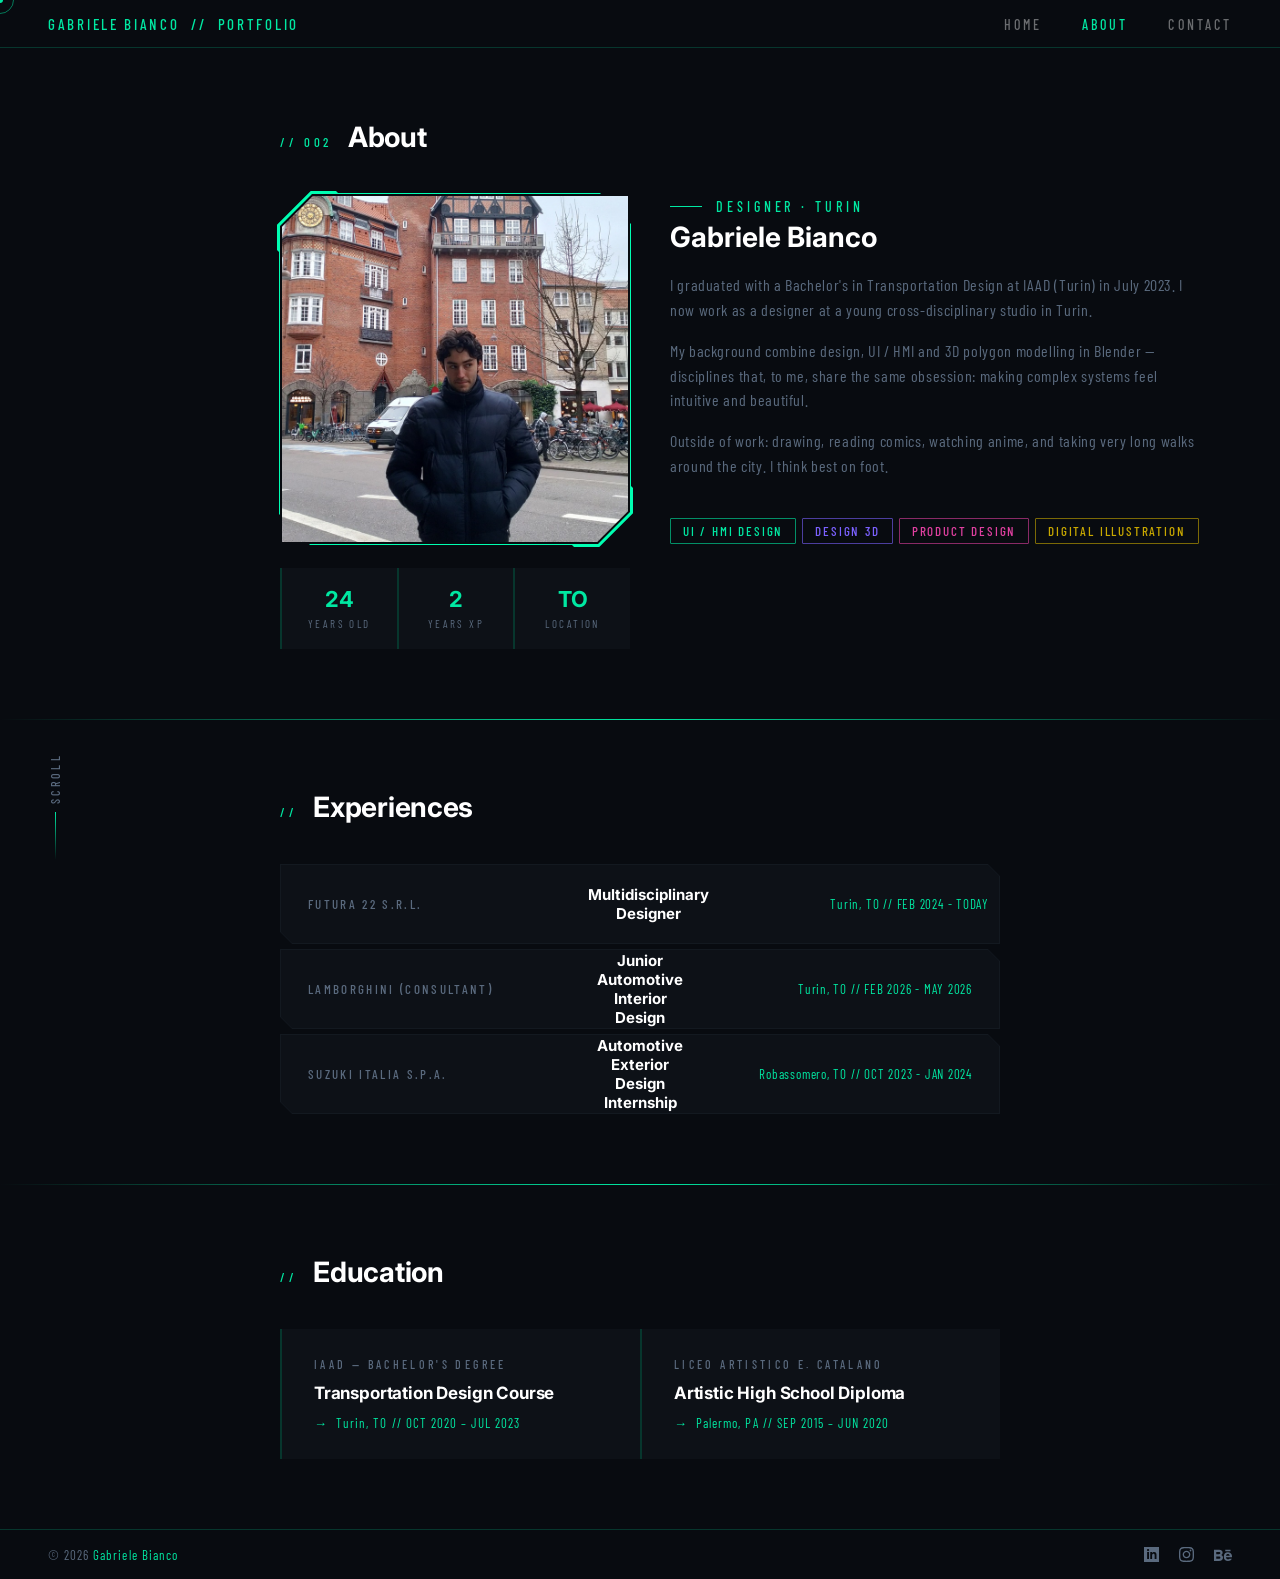
==== commit 72fe7c03: "aggiornamento gerarchia testi" ====
--- a/about.html
+++ b/about.html
@@ -48,14 +48,29 @@
       flex-direction: column;
       width: 350px;
     }
-    .about-photo {
+    .about-photo-frame {
+      position: relative;
       width: 350px;
       height: 350px;
+    }
+    .about-photo {
+      position: absolute;
+      left: 2px;
+      top: 2px;
+      width: 346px;
+      height: 346px;
       object-fit: cover;
       object-position: center top;
       display: block;
-      outline: 1px solid #00FFB2;
-      outline-offset: -1px;
+      clip-path: polygon(30.828427px 0px, 346px 0px, 346px 315.171573px, 315.171573px 346px, 0px 346px, 0px 30.828427px);
+    }
+    .about-photo-frame-svg {
+      position: absolute;
+      inset: 0;
+      width: 350px;
+      height: 350px;
+      overflow: visible;
+      pointer-events: none;
     }
     .about-stats {
       display: grid;
@@ -83,7 +98,7 @@
     .about-stat-label {
       font-family: 'Barlow Condensed', sans-serif;
       font-weight: 400;
-      font-size: 10px;
+      font-size: 11px;
       letter-spacing: 0.22em;
       text-transform: uppercase;
       color: var(--bio-color);
@@ -112,7 +127,7 @@
     .about-eyebrow-text {
       font-family: 'Barlow Condensed', sans-serif;
       font-weight: 500;
-      font-size: 13px;
+      font-size: 14px;
       letter-spacing: 0.28em;
       text-transform: uppercase;
       color: var(--accent);
@@ -201,6 +216,7 @@
       position: absolute;
       inset: 1px;
       background: #0D1117;
+      transition: background 0.35s ease, box-shadow 0.35s ease;
       clip-path: polygon(
         0% 0%,
         calc(100% - var(--cut) + 1px) 0%,
@@ -211,7 +227,10 @@
       );
       z-index: 1;
     }
-    .exp-card:hover::before { background: rgba(170,185,210,0.55); }
+    .exp-card:hover::before,
+    .exp-card.open::before { background: var(--accent); }
+    .exp-card:hover::after,
+    .exp-card.open::after { background: #0D1722; box-shadow: inset 0 0 20px rgba(0, 232, 162, 0.3); }
     .exp-card-inner {
       position: relative;
       z-index: 2;
@@ -224,7 +243,7 @@
     .exp-company {
       font-family: 'Barlow Condensed', sans-serif;
       font-weight: 500;
-      font-size: 12px;
+      font-size: 13px;
       letter-spacing: 0.18em;
       text-transform: uppercase;
       color: var(--bio-color);
@@ -242,7 +261,7 @@
     .exp-meta {
       font-family: 'Barlow Condensed', sans-serif;
       font-weight: 400;
-      font-size: 12px;
+      font-size: 13px;
       letter-spacing: 0.06em;
       color: var(--accent);
       width: 280px;
@@ -250,20 +269,68 @@
       text-align: right;
     }
 
+    /* Descrizione espandibile */
+    .exp-desc-wrap {
+      position: relative;
+      z-index: 2;
+      display: grid;
+      grid-template-rows: 0fr;
+      transition: grid-template-rows 0.35s ease;
+    }
+    .exp-desc-inner { overflow: hidden; }
+    .exp-desc-line {
+      height: 1px;
+      background: rgba(170,185,210,0.18);
+      margin: 0 28px;
+    }
+    .exp-desc-text {
+      font-family: 'Barlow Condensed', sans-serif;
+      font-weight: 400;
+      font-size: 14px;
+      line-height: 1.55;
+      color: var(--bio-color);
+      margin: 0;
+      padding: 14px 28px 20px;
+    }
+    @media (hover: hover) {
+      .exp-card:hover .exp-desc-wrap { grid-template-rows: 1fr; }
+    }
+    .exp-card.open .exp-desc-wrap { grid-template-rows: 1fr; }
+
+    /* Chevron — solo mobile */
+    .exp-chevron {
+      display: none;
+      position: absolute;
+      z-index: 2;
+      top: 18px;
+      right: 20px;
+      color: var(--bio-color);
+      transition: transform 0.3s ease, color 0.3s ease;
+    }
+    .exp-chevron svg { display: block; }
+    .exp-card.open .exp-chevron { transform: rotate(180deg); color: var(--accent); }
+
     @media (max-width: 768px) {
-      .exp-card-inner { flex-direction: column; align-items: flex-start; gap: 6px; }
+      .exp-card-inner { flex-direction: column; align-items: flex-start; gap: 6px; height: auto; padding: 18px 48px 18px 28px; }
       .exp-company, .exp-meta { width: auto; text-align: left; }
+      .exp-desc-text { padding: 12px 28px 18px; }
+      .exp-chevron { display: block; }
+      .exp-card { cursor: pointer; }
     }
     @media (max-width: 1024px) {
       .about-grid { grid-template-columns: 280px 1fr; gap: 32px; }
       .about-photo-col { width: 280px; }
-      .about-photo { width: 280px; height: 280px; }
+      .about-photo-frame { width: 280px; height: 280px; }
+      .about-photo { width: 100%; height: 100%; left: 0; top: 0; clip-path: none; outline: 1px solid #00FFB2; outline-offset: -1px; }
+      .about-photo-frame-svg { display: none; }
       .about-stats { width: 280px; }
     }
     @media (max-width: 768px) {
       .about-grid { grid-template-columns: 1fr; gap: 32px; }
       .about-photo-col { width: 100%; }
-      .about-photo { width: 100%; height: auto; aspect-ratio: 1/1; }
+      .about-photo-frame { width: 100%; height: auto; aspect-ratio: 1/1; }
+      .about-photo { width: 100%; height: 100%; left: 0; top: 0; clip-path: none; outline: 1px solid #00FFB2; outline-offset: -1px; }
+      .about-photo-frame-svg { display: none; }
       .about-stats { width: 100%; }
       .about-info-col { height: auto; justify-content: flex-start; }
       .about-tags { flex-wrap: wrap; margin-top: 24px; }
@@ -325,7 +392,20 @@
 
           <!-- LEFT: photo + stats -->
           <div class="about-photo-col">
-            <img class="about-photo" src="foto_profilo.jpg" alt="Gabriele Bianco" />
+            <div class="about-photo-frame">
+              <img class="about-photo" src="foto_profilo.jpg" alt="Gabriele Bianco" />
+              <svg class="about-photo-frame-svg" viewBox="0 0 350 350" preserveAspectRatio="none">
+                <!-- linee sottili -->
+                <line x1="58" y1="-0.5" x2="320" y2="-0.5" stroke="#00FFB2" stroke-width="1" stroke-linecap="square"/>
+                <line x1="-0.5" y1="58" x2="-0.5" y2="320" stroke="#00FFB2" stroke-width="1" stroke-linecap="square"/>
+                <line x1="350.5" y1="30" x2="350.5" y2="292" stroke="#00FFB2" stroke-width="1" stroke-linecap="square"/>
+                <line x1="30" y1="350.5" x2="292" y2="350.5" stroke="#00FFB2" stroke-width="1" stroke-linecap="square"/>
+                <!-- angolo alto-sx: un unico poligono, giunzione a punta calcolata (no più gap) -->
+                <polygon points="0,58 0,32 32,0 58,0 58,-1 56,-3 30.757359,-3 -3,30.757359 -3,56 -1,58" fill="#00FFB2"/>
+                <!-- angolo basso-dx: idem, speculare -->
+                <polygon points="350,292 350,318 318,350 292,350 292,351 294,353 319.242641,353 353,319.242641 353,294 351,292" fill="#00FFB2"/>
+              </svg>
+            </div>
             <div class="about-stats">
               <div class="about-stat">
                 <span class="about-stat-value">24</span>
@@ -355,7 +435,7 @@
             <div class="about-tags">
               <span class="tag tag-ui">UI / HMI Design</span>
               <span class="tag tag-blender">Design 3D</span>
-              <span class="tag tag-transport">Transportation Design</span>
+              <span class="tag tag-transport">Product Design</span>
               <span class="tag tag-digital">Digital Illustration</span>
             </div>
           </div>
@@ -378,9 +458,16 @@
             <div class="reveal" style="transition-delay: 0.1s">
               <div class="exp-card">
                 <div class="exp-card-inner">
-                  <span class="exp-company">Suzuki Italia S.p.A.</span>
-                  <span class="exp-role">Automotive Exterior Design Internship</span>
-                  <span class="exp-meta">Robassomero, TO // OCT 2023 - JAN 2024</span>
+                  <span class="exp-company">Futura 22 S.R.L.</span>
+                  <span class="exp-role">Multidisciplinary Designer</span>
+                  <span class="exp-meta">Turin, TO // FEB 2024 - TODAY</span>
+                </div>
+                <span class="exp-chevron"><svg width="14" height="14" viewBox="0 0 24 24" fill="none" stroke="currentColor" stroke-width="2" stroke-linecap="round" stroke-linejoin="round"><polyline points="6 9 12 15 18 9"/></svg></span>
+                <div class="exp-desc-wrap">
+                  <div class="exp-desc-inner">
+                    <div class="exp-desc-line"></div>
+                    <p class="exp-desc-text">Placeholder: design multidisciplinare tra grafica, illustrazione e modellazione 3D per progetti diversi, dai configuratori digitali alle identità visive.</p>
+                  </div>
                 </div>
               </div>
             </div>
@@ -392,15 +479,29 @@
                   <span class="exp-role">Junior Automotive Interior Design</span>
                   <span class="exp-meta">Turin, TO // FEB 2026 - MAY 2026</span>
                 </div>
+                <span class="exp-chevron"><svg width="14" height="14" viewBox="0 0 24 24" fill="none" stroke="currentColor" stroke-width="2" stroke-linecap="round" stroke-linejoin="round"><polyline points="6 9 12 15 18 9"/></svg></span>
+                <div class="exp-desc-wrap">
+                  <div class="exp-desc-inner">
+                    <div class="exp-desc-line"></div>
+                    <p class="exp-desc-text">Placeholder: sviluppo concept per interni automotive di fascia alta, con focus su superfici, materiali e coerenza con il linguaggio del brand.</p>
+                  </div>
+                </div>
               </div>
             </div>
 
             <div class="reveal" style="transition-delay: 0.3s">
               <div class="exp-card">
                 <div class="exp-card-inner">
-                  <span class="exp-company">Futura 22 S.R.L.</span>
-                  <span class="exp-role">Designer</span>
-                  <span class="exp-meta">Turin, TO // FEB 2024 - TODAY</span>
+                  <span class="exp-company">Suzuki Italia S.p.A.</span>
+                  <span class="exp-role">Automotive Exterior Design Internship</span>
+                  <span class="exp-meta">Robassomero, TO // OCT 2023 - JAN 2024</span>
+                </div>
+                <span class="exp-chevron"><svg width="14" height="14" viewBox="0 0 24 24" fill="none" stroke="currentColor" stroke-width="2" stroke-linecap="round" stroke-linejoin="round"><polyline points="6 9 12 15 18 9"/></svg></span>
+                <div class="exp-desc-wrap">
+                  <div class="exp-desc-inner">
+                    <div class="exp-desc-line"></div>
+                    <p class="exp-desc-text">Placeholder: tirocinio in design esterno automotive con sketching, modellazione volumetrica e supporto al team nella definizione di superfici carrozzeria.</p>
+                  </div>
                 </div>
               </div>
             </div>
--- a/style.css
+++ b/style.css
@@ -48,7 +48,7 @@
 .nav-logo {
   font-family: 'Barlow Condensed', sans-serif;
   font-weight: 500;
-  font-size: 14px;
+  font-size: 15px;
   letter-spacing: 0.18em;
   text-transform: uppercase;
   color: var(--accent);
@@ -63,7 +63,7 @@
 .nav-links a {
   font-family: 'Barlow Condensed', sans-serif;
   font-weight: 500;
-  font-size: 13px;
+  font-size: 14px;
   letter-spacing: 0.22em;
   text-transform: uppercase;
   color: rgba(255,255,255,0.40);
@@ -138,7 +138,7 @@
 .footer-copy {
   font-family: 'Barlow Condensed', sans-serif;
   font-weight: 400;
-  font-size: 12px;
+  font-size: 13px;
   letter-spacing: 0.08em;
   color: var(--bio-color);
 }
@@ -273,7 +273,7 @@
 .eyebrow-text {
   font-family: 'Barlow Condensed', sans-serif;
   font-weight: 500;
-  font-size: 13px;
+  font-size: 14px;
   letter-spacing: 0.28em;
   text-transform: uppercase;
   color: var(--accent);
@@ -313,7 +313,7 @@
 .tag {
   font-family: 'Barlow Condensed', sans-serif;
   font-weight: 500;
-  font-size: 12px;
+  font-size: 13px;
   letter-spacing: 0.14em;
   text-transform: uppercase;
   padding: 4px 12px;
@@ -508,7 +508,7 @@
 .contact-card-label {
   font-family: 'Barlow Condensed', sans-serif;
   font-weight: 500;
-  font-size: 11px;
+  font-size: 12px;
   letter-spacing: 0.28em;
   text-transform: uppercase;
   color: var(--bio-color);
@@ -540,7 +540,7 @@
 .contact-card-sub {
   font-family: 'Barlow Condensed', sans-serif;
   font-weight: 400;
-  font-size: 12px;
+  font-size: 13px;
   letter-spacing: 0.08em;
   color: var(--accent);
 }
@@ -562,7 +562,7 @@
 .work-filters { display: flex; flex-wrap: wrap; gap: 8px; margin-bottom: 40px; }
 .work-filter {
   font-family: 'Barlow Condensed', sans-serif;
-  font-weight: 500; font-size: 12px; letter-spacing: 0.14em; text-transform: uppercase;
+  font-weight: 500; font-size: 13px; letter-spacing: 0.14em; text-transform: uppercase;
   padding: 4px 12px; border: 1px solid rgba(170,185,210,0.25);
   background: transparent; color: rgba(170,185,210,0.55); border-radius: 1px;
   cursor: none !important; transition: color .25s, border-color .25s, background .25s;
@@ -578,6 +578,10 @@
 .work-filter[data-filter="graphic-illustrations"]:hover,
 .work-filter[data-filter="graphic-illustrations"].active {
   color: #C8A800; border-color: rgba(200,168,0,0.6); background: rgba(200,168,0,0.06);
+}
+.work-filter[data-filter="product-design"]:hover,
+.work-filter[data-filter="product-design"].active {
+  color: #E040A0; border-color: rgba(224,64,160,0.6); background: rgba(224,64,160,0.06);
 }
 
 /* Grid — centrata, max 3 card da 320px + gap */
@@ -630,10 +634,10 @@
     13px 100%,
     0 calc(100% - 13px)
   );
-  transition: background .3s ease;
+  transition: background .3s ease, box-shadow .3s ease;
 }
 .project-card-wrap:hover .project-card-bg { background: #00e8a2; }
-.project-card-wrap:hover .project-card-bg::after { background: #0D1722; }
+.project-card-wrap:hover .project-card-bg::after { background: #0D1722; box-shadow: inset 0 0 20px rgba(0, 232, 162, 0.3); }
 
 /* Contenuto card */
 .project-card-inner {
@@ -654,7 +658,7 @@
 .project-card-wrap:hover .project-bracket { opacity: 1; }
 .project-category {
   font-family: 'Barlow Condensed', sans-serif;
-  font-weight: 500; font-size: 11px; letter-spacing: 0.26em;
+  font-weight: 500; font-size: 12px; letter-spacing: 0.26em;
   text-transform: uppercase; color: #00e8a2;
   margin-bottom: 6px; line-height: 1;
   padding-left: 6px;
@@ -666,13 +670,13 @@
 }
 .project-desc {
   font-family: 'Barlow Condensed', sans-serif; font-weight: 400;
-  font-size: 13px; line-height: 1.55; color: #5A6A7E; letter-spacing: 0.03em; flex: 1;
+  font-size: 14px; line-height: 1.55; color: #5A6A7E; letter-spacing: 0.03em; flex: 1;
   padding-left: 6px;
 }
 .project-tools { display: flex; flex-wrap: wrap; gap: 5px; margin-top: 14px; flex-shrink: 0; padding-left: 6px; }
 .project-tool {
   font-family: 'Barlow Condensed', sans-serif; font-weight: 500;
-  font-size: 10px; letter-spacing: 0.16em; text-transform: uppercase;
+  font-size: 11px; letter-spacing: 0.16em; text-transform: uppercase;
   color: #5A6A7E; border: 1px solid rgba(90,106,126,0.45);
   padding: 3px 8px; border-radius: 1px; transition: color .25s, border-color .25s;
 }
@@ -759,7 +763,7 @@
 .scroll-indicator-label {
   font-family: 'Barlow Condensed', sans-serif;
   font-weight: 500;
-  font-size: 11px;
+  font-size: 12px;
   letter-spacing: 0.28em;
   text-transform: uppercase;
   color: var(--bio-color);
@@ -858,3 +862,54 @@
   transform: translateY(0);
 }
 .back-to-top:hover::before { background: var(--accent); }
+
+/* ── Project page — Info bar (Year / Tools / Context) ───────── */
+.proj-info {
+  border-top: 1px solid var(--border-green);
+  border-bottom: 1px solid var(--border-green);
+  background: #0A0E14;
+  margin-bottom: 0;
+}
+.proj-info-inner {
+  display: flex;
+  justify-content: center;
+  align-items: stretch;
+}
+.proj-info-item {
+  display: flex;
+  flex-direction: column;
+  align-items: flex-start;
+  gap: 8px;
+  padding: 28px 64px;
+  border-left: 1px solid var(--border-green);
+  text-align: left;
+}
+.proj-info-item:first-child {
+  border-left: none;
+}
+.proj-info-label {
+  font-family: 'Barlow Condensed', sans-serif;
+  font-weight: 500;
+  font-size: 12px;
+  letter-spacing: 0.28em;
+  text-transform: uppercase;
+  color: var(--bio-color);
+}
+.proj-info-value {
+  font-family: 'Inter', sans-serif;
+  font-weight: 700;
+  font-size: 15px;
+  color: #ffffff;
+  letter-spacing: -0.01em;
+}
+@media (max-width: 1024px) {
+  .proj-info-inner { grid-template-columns: repeat(3, 1fr); }
+}
+@media (max-width: 768px) {
+  .proj-info-inner { grid-template-columns: 1fr 1fr; }
+}
+@media (max-width: 480px) {
+  .proj-info-inner { grid-template-columns: 1fr; }
+  .proj-info-item { border-left: none; border-top: 1px solid var(--border-green); padding-left: 0; padding-top: 20px; }
+  .proj-info-item:first-child { border-top: none; padding-top: 28px; }
+}
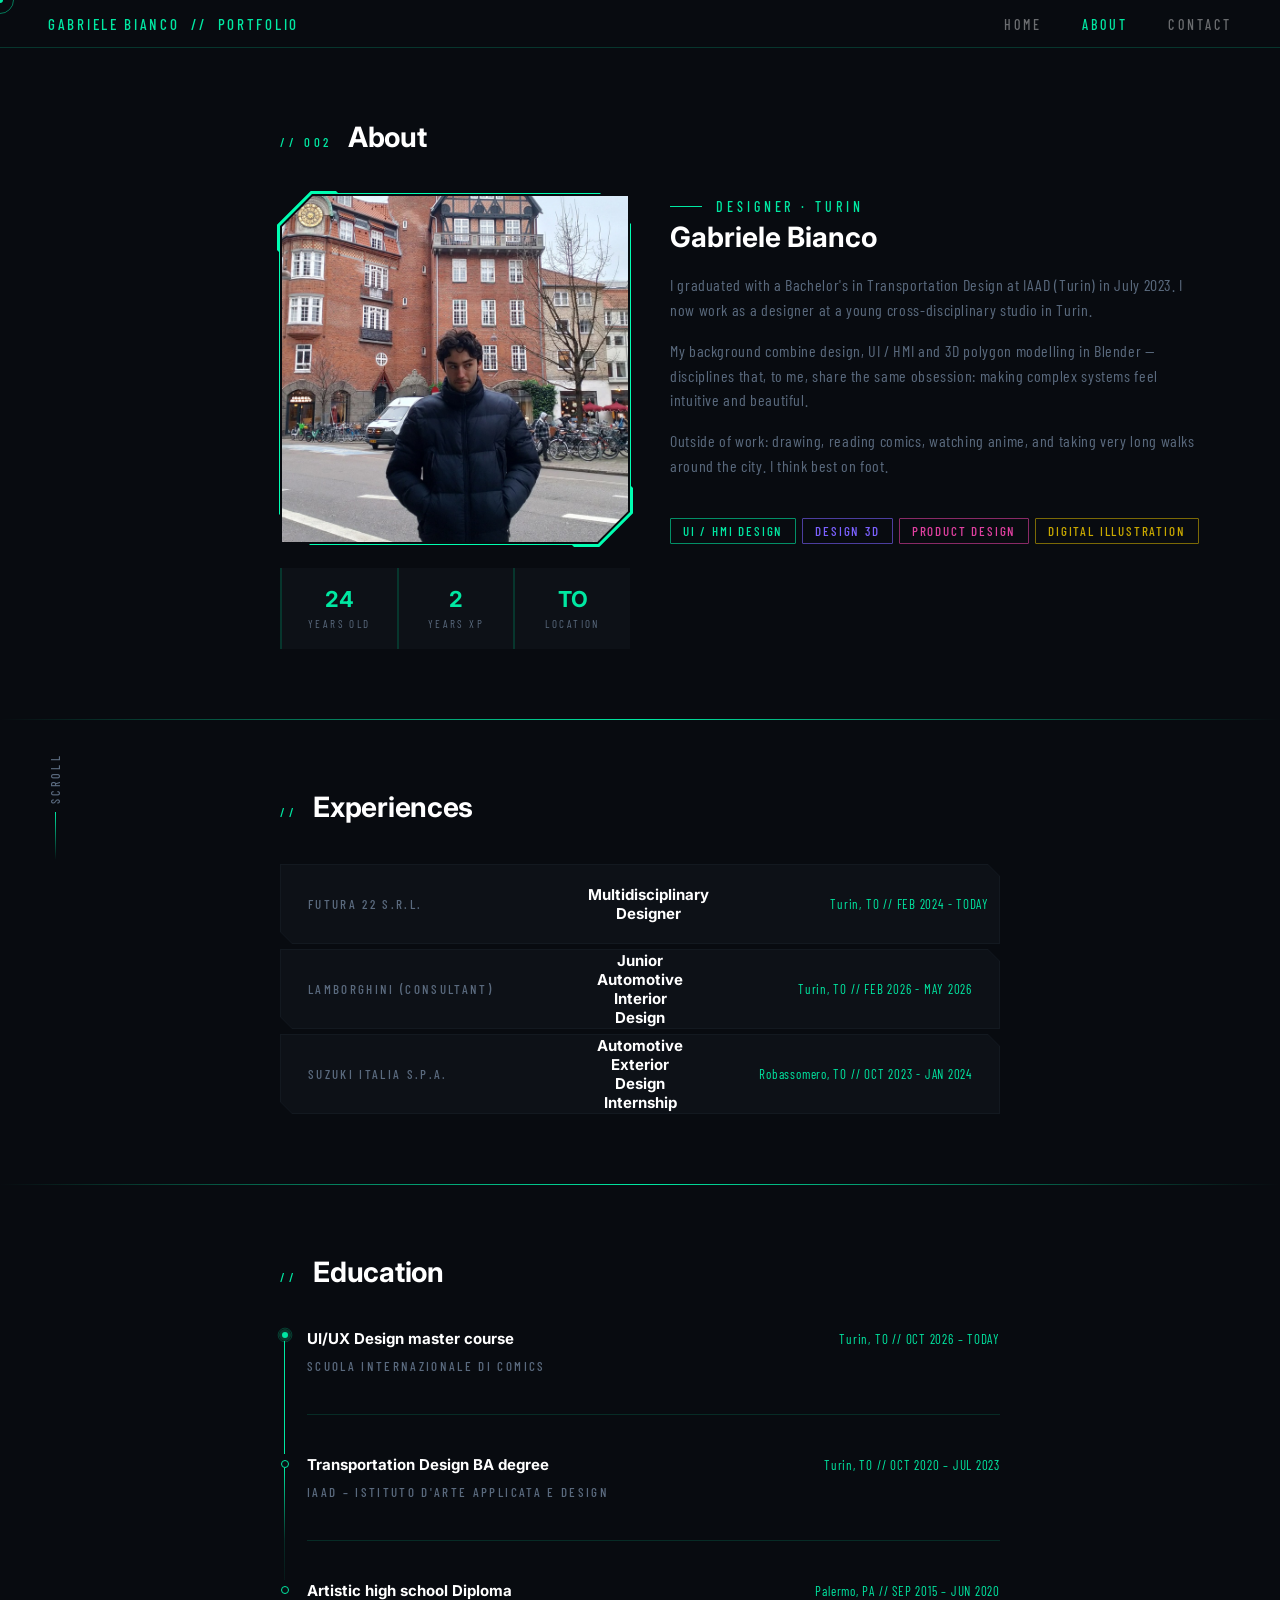
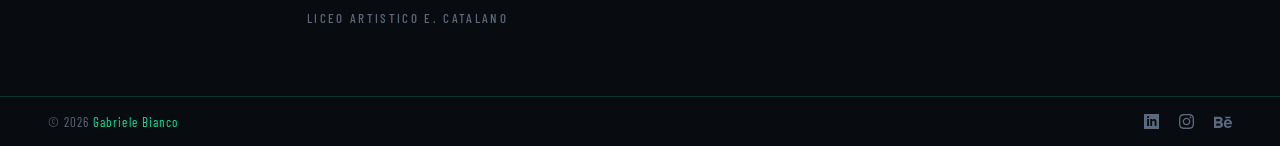
==== commit 01936ce8: "UPDATE?" ====
--- a/about.html
+++ b/about.html
@@ -345,11 +345,122 @@
       margin-top: 0;
       margin-bottom: 70px;
     }
-    .edu-cards {
-      display: grid;
-      grid-template-columns: repeat(2, 1fr);
+    .edu-timeline {
+      position: relative;
       max-width: 800px;
       margin: 0 auto;
+    }
+    .edu-item {
+      display: flex;
+      gap: 18px;
+    }
+    .edu-node-col {
+      width: 9px;
+      flex-shrink: 0;
+      display: flex;
+      flex-direction: column;
+      align-items: center;
+    }
+    .edu-line-lead {
+      width: 1px;
+      height: 40px;
+      flex-shrink: 0;
+      background: var(--accent);
+    }
+    .edu-line-trail {
+      width: 1px;
+      flex: 1;
+      background: var(--accent);
+    }
+    .edu-item:nth-child(2) .edu-line-trail {
+      background: linear-gradient(to bottom, var(--accent), rgba(0, 232, 162, 0.15));
+    }
+    .edu-item:last-child .edu-line-lead {
+      background: linear-gradient(to bottom, rgba(0, 232, 162, 0.15), rgba(0, 232, 162, 0.06));
+    }
+    .edu-node {
+      width: 8px;
+      height: 8px;
+      border-radius: 50%;
+      flex-shrink: 0;
+      box-sizing: border-box;
+      margin-top: 6px;
+      background: transparent;
+      border: 1px solid var(--accent);
+      position: relative;
+    }
+    .edu-item:first-child .edu-node {
+      width: 12px;
+      height: 12px;
+      margin-top: 0;
+      background: var(--accent);
+      border: 3px solid #0B3B2E;
+    }
+    .edu-item:first-child .edu-node::after {
+      content: '';
+      position: absolute;
+      top: 50%;
+      left: 50%;
+      width: 26px;
+      height: 26px;
+      transform: translate(-50%, -50%) scale(0.55);
+      border-radius: 50%;
+      border: 1px solid rgba(0, 232, 162, 0.45);
+      animation: eduPulse 2s ease-out infinite;
+    }
+    @keyframes eduPulse {
+      0%   { transform: translate(-50%, -50%) scale(0.5); opacity: 0.85; }
+      100% { transform: translate(-50%, -50%) scale(1.3); opacity: 0; }
+    }
+    .edu-content {
+      flex: 1;
+      min-width: 0;
+      padding: 40px 0;
+    }
+    .edu-item:first-child .edu-content { padding-top: 0; }
+    .edu-item:last-child .edu-content { padding-bottom: 0; }
+    .edu-item:not(:first-child) .edu-content {
+      border-top: 1px solid rgba(0, 232, 162, 0.15);
+    }
+    .edu-row {
+      display: flex;
+      align-items: flex-start;
+      justify-content: space-between;
+      gap: 16px;
+      flex-wrap: wrap;
+    }
+    .edu-text {
+      display: flex;
+      flex-direction: column;
+      gap: 10px;
+    }
+    .edu-title {
+      font-family: 'Inter', sans-serif;
+      font-weight: 700;
+      font-size: 15px;
+      color: #ffffff;
+    }
+    .edu-school {
+      font-family: 'Barlow Condensed', sans-serif;
+      font-weight: 500;
+      font-size: 13px;
+      letter-spacing: 0.18em;
+      text-transform: uppercase;
+      color: var(--bio-color);
+    }
+    .edu-meta {
+      font-family: 'Barlow Condensed', sans-serif;
+      font-weight: 400;
+      font-size: 13px;
+      letter-spacing: 0.06em;
+      color: var(--accent);
+      white-space: nowrap;
+      flex-shrink: 0;
+      padding-top: 2px;
+    }
+    @media (max-width: 768px) {
+      .edu-row { flex-direction: column; align-items: flex-start; gap: 6px; }
+      .edu-meta { white-space: normal; padding-top: 0; }
     }
   </style>
 </head>
@@ -520,17 +631,47 @@
             <span class="about-num">//</span>
             <h2 class="about-title">Education</h2>
           </div>
-          <div class="edu-cards reveal">
-            <div class="contact-card">
-              <span class="contact-card-label">IAAD — Bachelor's Degree</span>
-              <span class="contact-card-value">Transportation Design Course</span>
-              <span class="contact-card-sub">→&nbsp;&nbsp;Turin, TO // OCT 2020 – JUL 2023</span>
-            </div>
-            <div class="contact-card">
-              <span class="contact-card-label">Liceo Artistico E. Catalano</span>
-              <span class="contact-card-value">Artistic High School Diploma</span>
-              <span class="contact-card-sub">→&nbsp;&nbsp;Palermo, PA // SEP 2015 – JUN 2020</span>
-            </div>
+          <div class="edu-timeline reveal">
+
+            <div class="edu-item">
+              <div class="edu-node-col"><span class="edu-node"></span><span class="edu-line-trail"></span></div>
+              <div class="edu-content">
+                <div class="edu-row">
+                  <div class="edu-text">
+                    <span class="edu-title">UI/UX Design master course</span>
+                    <span class="edu-school">Scuola Internazionale di Comics</span>
+                  </div>
+                  <span class="edu-meta">Turin, TO // OCT 2026 – TODAY</span>
+                </div>
+              </div>
+            </div>
+
+            <div class="edu-item">
+              <div class="edu-node-col"><span class="edu-line-lead"></span><span class="edu-node"></span><span class="edu-line-trail"></span></div>
+              <div class="edu-content">
+                <div class="edu-row">
+                  <div class="edu-text">
+                    <span class="edu-title">Transportation Design BA degree</span>
+                    <span class="edu-school">IAAD – Istituto d'Arte Applicata e Design</span>
+                  </div>
+                  <span class="edu-meta">Turin, TO // OCT 2020 – JUL 2023</span>
+                </div>
+              </div>
+            </div>
+
+            <div class="edu-item">
+              <div class="edu-node-col"><span class="edu-line-lead"></span><span class="edu-node"></span></div>
+              <div class="edu-content">
+                <div class="edu-row">
+                  <div class="edu-text">
+                    <span class="edu-title">Artistic high school Diploma</span>
+                    <span class="edu-school">Liceo Artistico E. Catalano</span>
+                  </div>
+                  <span class="edu-meta">Palermo, PA // SEP 2015 – JUN 2020</span>
+                </div>
+              </div>
+            </div>
+
           </div>
         </div>
       </div>
--- a/style.css
+++ b/style.css
@@ -249,14 +249,84 @@
    HERO — solo index.html
 ══════════════════════════════════════════════════════════════ */
 #hero {
+  position: relative;
+  overflow: hidden;
   padding-top: var(--nav-h);
   min-height: 100vh;
   display: flex;
   align-items: flex-start;
 }
+.hero-bg {
+  position: absolute;
+  inset: 0;
+  z-index: 0;
+  background-image: url('images/illustrazioni/cluster%2012.png');
+  background-size: cover;
+  background-position: center 18%;
+  opacity: 0.15;
+  -webkit-mask-image: radial-gradient(ellipse 62% 50% at 50% 50%, #000 0%, #000 22%, transparent 100%);
+  mask-image: radial-gradient(ellipse 62% 50% at 50% 50%, #000 0%, #000 22%, transparent 100%);
+  pointer-events: none;
+}
 .hero-inner {
+  position: relative;
+  z-index: 1;
   padding: 80px var(--pad);
   width: 100%;
+}
+
+/* ══════════════════════════════════════════════════════════════
+   PROJECT HERO BACKGROUND — condiviso su tutte le project pages
+   Stessa identica ricetta dell'hero-bg della home
+══════════════════════════════════════════════════════════════ */
+.proj-hero {
+  position: relative;
+  width: 100%;
+  height: 100vh;
+  min-height: 560px;
+  display: flex;
+  align-items: flex-end;
+  overflow: hidden;
+  padding-top: var(--nav-h);
+  background: var(--bg);
+}
+.proj-hero-bg {
+  position: absolute;
+  inset: 0;
+  z-index: 0;
+  background-size: cover;
+  background-position: center center;
+  background-repeat: no-repeat;
+  opacity: 0.15;
+  -webkit-mask-image: radial-gradient(ellipse 62% 50% at 50% 50%, #000 0%, #000 22%, transparent 100%);
+  mask-image: radial-gradient(ellipse 62% 50% at 50% 50%, #000 0%, #000 22%, transparent 100%);
+  pointer-events: none;
+}
+.proj-hero-content {
+  position: relative;
+  z-index: 2;
+  padding: 0 var(--pad) 64px;
+  width: 100%;
+}
+.proj-hero-content .hero-eyebrow { margin-bottom: 16px; }
+.proj-hero-title {
+  font-family: 'Inter', sans-serif;
+  font-weight: 700;
+  font-size: 34px;
+  color: #ffffff;
+  line-height: 1.15;
+  letter-spacing: -0.01em;
+  margin-bottom: 20px;
+  white-space: nowrap;
+}
+.proj-hero-brief {
+  font-family: 'Barlow Condensed', sans-serif;
+  font-weight: 400;
+  font-size: 16px;
+  line-height: 1.7;
+  color: var(--bio-color);
+  letter-spacing: 0.04em;
+  max-width: 680px;
 }
 .hero-eyebrow {
   display: flex;
@@ -913,3 +983,98 @@
   .proj-info-item { border-left: none; border-top: 1px solid var(--border-green); padding-left: 0; padding-top: 20px; }
   .proj-info-item:first-child { border-top: none; padding-top: 28px; }
 }
+<<<<<<< Updated upstream
+=======
+
+/* ══════════════════════════════════════════════════════════════
+   NEXT PROJECT — shared across all project pages
+══════════════════════════════════════════════════════════════ */
+.proj-next {
+  border-top: 1px solid var(--border-green);
+  padding: 48px var(--pad);
+  display: flex;
+  align-items: center;
+  justify-content: flex-start;
+  text-decoration: none;
+  overflow: hidden;
+  transition: background 0.35s ease;
+  cursor: none !important;
+}
+.proj-next:hover {
+  background: rgba(0,232,162,0.02);
+}
+/* Wrapper — allineato a sinistra, si sposta sx al hover */
+.proj-next-inner {
+  display: flex;
+  align-items: center;
+  gap: 0;
+  transition: transform 0.45s cubic-bezier(0.25, 0.46, 0.45, 0.94);
+}
+.proj-next:hover .proj-next-inner {
+  transform: translateX(-24px);
+}
+/* Label "Next Project" */
+.proj-next-label {
+  font-family: 'Barlow Condensed', sans-serif;
+  font-weight: 500;
+  font-size: 13px;
+  letter-spacing: 0.28em;
+  text-transform: uppercase;
+  color: var(--bio-color);
+  transition: color 0.35s ease;
+  white-space: nowrap;
+}
+.proj-next:hover .proj-next-label {
+  color: rgba(170,185,210,0.8);
+}
+/* Separatore verticale verde */
+.proj-next-sep {
+  width: 1px;
+  height: 18px;
+  background: var(--accent);
+  margin: 0 20px;
+  opacity: 0;
+  transform: scaleY(0);
+  transform-origin: center;
+  transition: opacity 0.25s ease 0.15s, transform 0.25s ease 0.15s;
+  flex-shrink: 0;
+}
+.proj-next:hover .proj-next-sep {
+  opacity: 1;
+  transform: scaleY(1);
+}
+/* Titolo — slide in + fade */
+.proj-next-title {
+  font-family: 'Inter', sans-serif;
+  font-weight: 700;
+  font-size: 20px;
+  color: #ffffff;
+  letter-spacing: -0.01em;
+  white-space: nowrap;
+  opacity: 0;
+  transform: translateX(-10px);
+  transition: opacity 0.35s ease 0.2s, transform 0.35s ease 0.2s;
+}
+.proj-next:hover .proj-next-title {
+  opacity: 1;
+  transform: translateX(0);
+}
+/* Freccia — appare per ultima */
+.proj-next-arrow {
+  display: flex;
+  align-items: center;
+  justify-content: center;
+  margin-left: 14px;
+  opacity: 0;
+  transform: translateX(-6px);
+  transition: opacity 0.3s ease 0.3s, transform 0.3s ease 0.3s;
+  flex-shrink: 0;
+}
+.proj-next:hover .proj-next-arrow {
+  opacity: 1;
+  transform: translateX(0);
+}
+@media (max-width: 768px) {
+  .proj-next { flex-direction: column; align-items: flex-start; gap: 24px; }
+}
+>>>>>>> Stashed changes
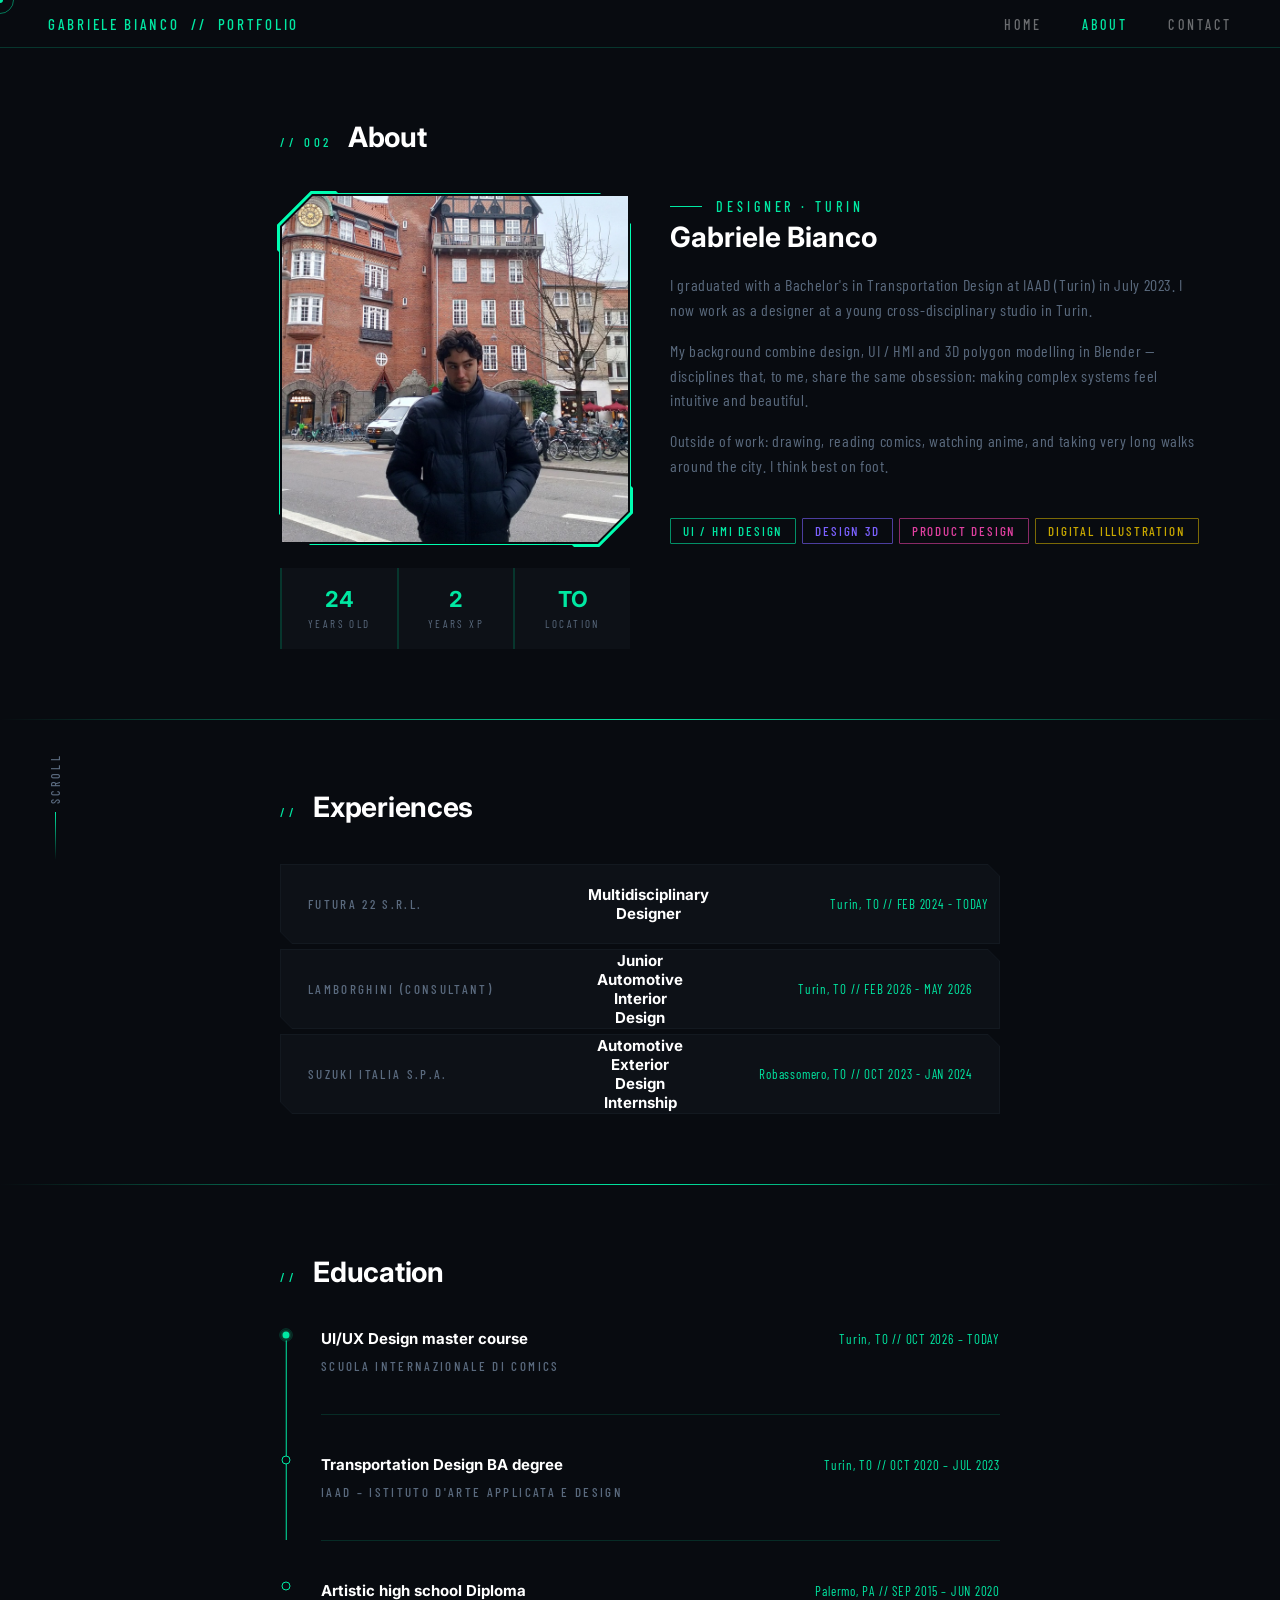
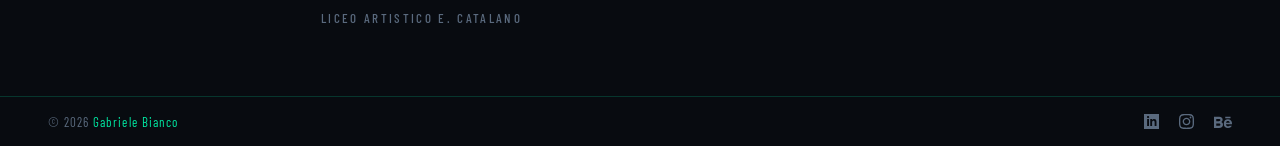
==== commit 0468f5ad: "Update about.html" ====
--- a/about.html
+++ b/about.html
@@ -352,61 +352,66 @@
     }
     .edu-item {
       display: flex;
-      gap: 18px;
+      gap: 30px;
     }
     .edu-node-col {
+      position: relative;
+      width: 11px;
+      flex-shrink: 0;
+    }
+    .edu-line-full {
+      position: absolute;
+      top: 6px;
+      bottom: 0;
+      left: 50%;
+      transform: translateX(-50%);
+      width: 0.5px;
+      background: var(--accent);
+    }
+    .edu-item:nth-child(2) .edu-line-full {
+      top: 0;
+    }
+    .edu-line-lead {
+      position: absolute;
+      top: 0;
+      left: 50%;
+      transform: translateX(-50%);
+      width: 0.5px;
+      height: 46px;
+      background: linear-gradient(to bottom, var(--accent), rgba(0, 232, 162, 0.35));
+    }
+    .edu-node {
+      position: absolute;
+      top: 46px;
+      left: 50%;
+      transform: translate(-50%, -50%);
+      z-index: 1;
       width: 9px;
-      flex-shrink: 0;
-      display: flex;
-      flex-direction: column;
-      align-items: center;
-    }
-    .edu-line-lead {
-      width: 1px;
-      height: 40px;
-      flex-shrink: 0;
+      height: 9px;
+      box-sizing: border-box;
+      border-radius: 50%;
+      background: var(--bg);
+      border: 0.5px solid var(--accent);
+    }
+    .edu-item:first-child .edu-node {
+      top: 6px;
+      width: 11px;
+      height: 11px;
+      border: 2px solid #0B3B2E;
       background: var(--accent);
     }
-    .edu-line-trail {
-      width: 1px;
-      flex: 1;
-      background: var(--accent);
-    }
-    .edu-item:nth-child(2) .edu-line-trail {
-      background: linear-gradient(to bottom, var(--accent), rgba(0, 232, 162, 0.15));
-    }
-    .edu-item:last-child .edu-line-lead {
-      background: linear-gradient(to bottom, rgba(0, 232, 162, 0.15), rgba(0, 232, 162, 0.06));
-    }
-    .edu-node {
-      width: 8px;
-      height: 8px;
-      border-radius: 50%;
-      flex-shrink: 0;
-      box-sizing: border-box;
-      margin-top: 6px;
-      background: transparent;
-      border: 1px solid var(--accent);
-      position: relative;
-    }
-    .edu-item:first-child .edu-node {
-      width: 12px;
-      height: 12px;
-      margin-top: 0;
-      background: var(--accent);
-      border: 3px solid #0B3B2E;
-    }
-    .edu-item:first-child .edu-node::after {
-      content: '';
-      position: absolute;
-      top: 50%;
+    .edu-pulse {
+      position: absolute;
+      top: 6px;
       left: 50%;
       width: 26px;
       height: 26px;
-      transform: translate(-50%, -50%) scale(0.55);
+      box-sizing: border-box;
       border-radius: 50%;
       border: 1px solid rgba(0, 232, 162, 0.45);
+      transform: translate(-50%, -50%) scale(0.5);
       animation: eduPulse 2s ease-out infinite;
+      pointer-events: none;
     }
     @keyframes eduPulse {
       0%   { transform: translate(-50%, -50%) scale(0.5); opacity: 0.85; }
@@ -577,7 +582,7 @@
                 <div class="exp-desc-wrap">
                   <div class="exp-desc-inner">
                     <div class="exp-desc-line"></div>
-                    <p class="exp-desc-text">Placeholder: design multidisciplinare tra grafica, illustrazione e modellazione 3D per progetti diversi, dai configuratori digitali alle identità visive.</p>
+                    <p class="exp-desc-text">During my time at Futura22, I had the opportunity to work on a wide range of projects across various fields, including: Automotive Exterior and Interior design, UI/UX design for the automotive industry, configurators and applications, Product and Graphic design and 3D polygonal modeling; involving numerous important client such as Amaro San Simone, Kimera Automobili, Studio FA Porsche, and Italdesign.</p>
                   </div>
                 </div>
               </div>
@@ -594,7 +599,7 @@
                 <div class="exp-desc-wrap">
                   <div class="exp-desc-inner">
                     <div class="exp-desc-line"></div>
-                    <p class="exp-desc-text">Placeholder: sviluppo concept per interni automotive di fascia alta, con focus su superfici, materiali e coerenza con il linguaggio del brand.</p>
+                    <p class="exp-desc-text">I had the opportunity to join the interior design team of the Lamborghini Centro Stile, based between Turin and Sant’Agata Bolognese, as an external consultant for a project of four months.</p>
                   </div>
                 </div>
               </div>
@@ -611,7 +616,7 @@
                 <div class="exp-desc-wrap">
                   <div class="exp-desc-inner">
                     <div class="exp-desc-line"></div>
-                    <p class="exp-desc-text">Placeholder: tirocinio in design esterno automotive con sketching, modellazione volumetrica e supporto al team nella definizione di superfici carrozzeria.</p>
+                    <p class="exp-desc-text">Following my graduation, I started an internship at Suzuki Design Europe. I developed completely from scratch a project for a production car exterior, assisted by Suzuki experienced designers. The final output was presented remotely to the Suzuki headquarters in Hamamatsu, Japan.</p>
                   </div>
                 </div>
               </div>
@@ -634,7 +639,7 @@
           <div class="edu-timeline reveal">
 
             <div class="edu-item">
-              <div class="edu-node-col"><span class="edu-node"></span><span class="edu-line-trail"></span></div>
+              <div class="edu-node-col"><span class="edu-line-full"></span><span class="edu-node"></span><span class="edu-pulse"></span></div>
               <div class="edu-content">
                 <div class="edu-row">
                   <div class="edu-text">
@@ -647,7 +652,7 @@
             </div>
 
             <div class="edu-item">
-              <div class="edu-node-col"><span class="edu-line-lead"></span><span class="edu-node"></span><span class="edu-line-trail"></span></div>
+              <div class="edu-node-col"><span class="edu-line-full"></span><span class="edu-node"></span></div>
               <div class="edu-content">
                 <div class="edu-row">
                   <div class="edu-text">
--- a/style.css
+++ b/style.css
@@ -983,8 +983,6 @@
   .proj-info-item { border-left: none; border-top: 1px solid var(--border-green); padding-left: 0; padding-top: 20px; }
   .proj-info-item:first-child { border-top: none; padding-top: 28px; }
 }
-<<<<<<< Updated upstream
-=======
 
 /* ══════════════════════════════════════════════════════════════
    NEXT PROJECT — shared across all project pages
@@ -1077,4 +1075,3 @@
 @media (max-width: 768px) {
   .proj-next { flex-direction: column; align-items: flex-start; gap: 24px; }
 }
->>>>>>> Stashed changes
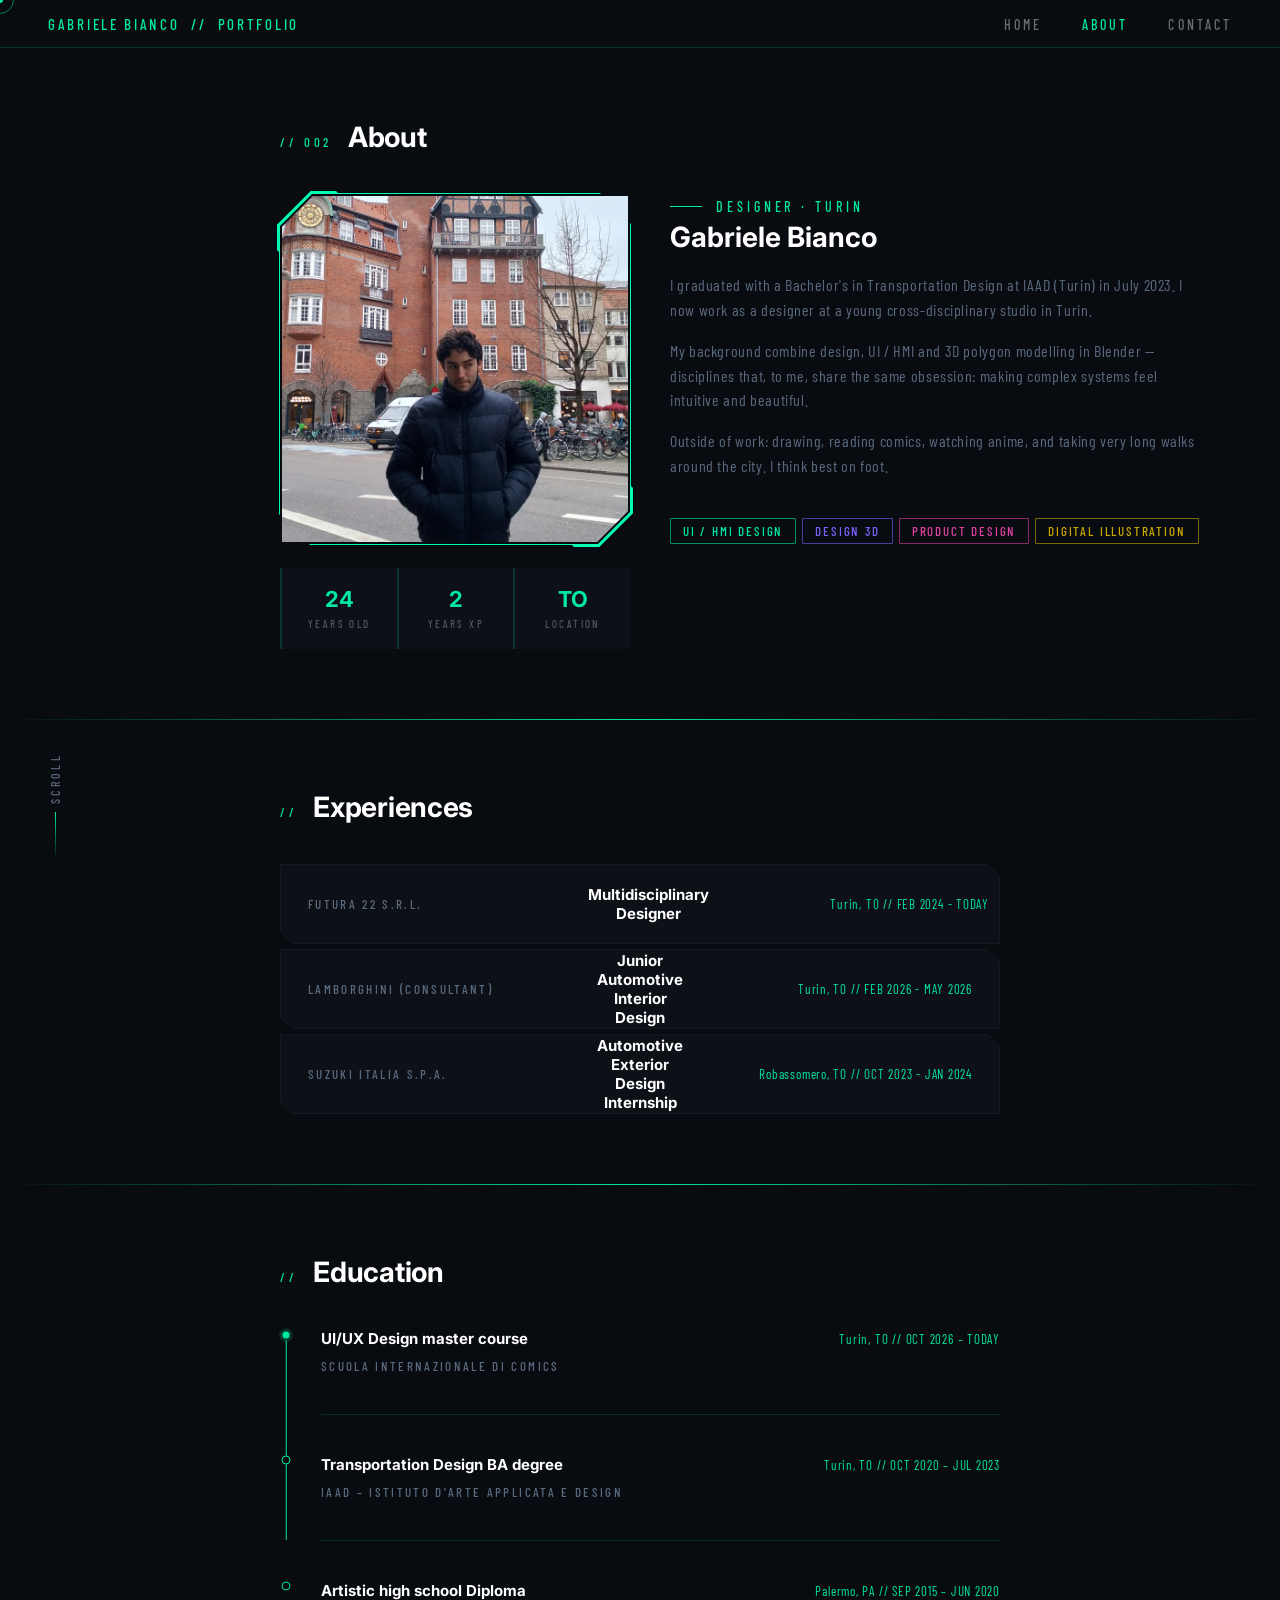
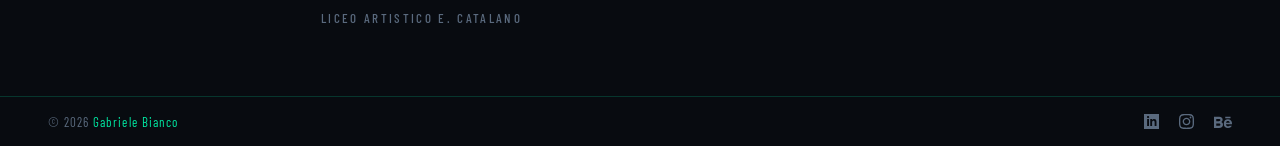
==== commit d46e07f9: "Update about.html" ====
--- a/about.html
+++ b/about.html
@@ -57,18 +57,18 @@
       position: absolute;
       left: 2px;
       top: 2px;
-      width: 346px;
-      height: 346px;
+      width: calc(100% - 4px);
+      height: calc(100% - 4px);
       object-fit: cover;
       object-position: center top;
       display: block;
-      clip-path: polygon(30.828427px 0px, 346px 0px, 346px 315.171573px, 315.171573px 346px, 0px 346px, 0px 30.828427px);
+      clip-path: polygon(8.911% 0%, 100% 0%, 100% 91.089%, 91.089% 100%, 0% 100%, 0% 8.911%);
     }
     .about-photo-frame-svg {
       position: absolute;
       inset: 0;
-      width: 350px;
-      height: 350px;
+      width: 100%;
+      height: 100%;
       overflow: visible;
       pointer-events: none;
     }
@@ -321,16 +321,12 @@
       .about-grid { grid-template-columns: 280px 1fr; gap: 32px; }
       .about-photo-col { width: 280px; }
       .about-photo-frame { width: 280px; height: 280px; }
-      .about-photo { width: 100%; height: 100%; left: 0; top: 0; clip-path: none; outline: 1px solid #00FFB2; outline-offset: -1px; }
-      .about-photo-frame-svg { display: none; }
       .about-stats { width: 280px; }
     }
     @media (max-width: 768px) {
       .about-grid { grid-template-columns: 1fr; gap: 32px; }
       .about-photo-col { width: 100%; }
       .about-photo-frame { width: 100%; height: auto; aspect-ratio: 1/1; }
-      .about-photo { width: 100%; height: 100%; left: 0; top: 0; clip-path: none; outline: 1px solid #00FFB2; outline-offset: -1px; }
-      .about-photo-frame-svg { display: none; }
       .about-stats { width: 100%; }
       .about-info-col { height: auto; justify-content: flex-start; }
       .about-tags { flex-wrap: wrap; margin-top: 24px; }
@@ -512,10 +508,10 @@
               <img class="about-photo" src="foto_profilo.jpg" alt="Gabriele Bianco" />
               <svg class="about-photo-frame-svg" viewBox="0 0 350 350" preserveAspectRatio="none">
                 <!-- linee sottili -->
-                <line x1="58" y1="-0.5" x2="320" y2="-0.5" stroke="#00FFB2" stroke-width="1" stroke-linecap="square"/>
-                <line x1="-0.5" y1="58" x2="-0.5" y2="320" stroke="#00FFB2" stroke-width="1" stroke-linecap="square"/>
-                <line x1="350.5" y1="30" x2="350.5" y2="292" stroke="#00FFB2" stroke-width="1" stroke-linecap="square"/>
-                <line x1="30" y1="350.5" x2="292" y2="350.5" stroke="#00FFB2" stroke-width="1" stroke-linecap="square"/>
+                <line x1="58" y1="-0.5" x2="320" y2="-0.5" stroke="#00FFB2" stroke-width="1" stroke-linecap="square" vector-effect="non-scaling-stroke"/>
+                <line x1="-0.5" y1="58" x2="-0.5" y2="320" stroke="#00FFB2" stroke-width="1" stroke-linecap="square" vector-effect="non-scaling-stroke"/>
+                <line x1="350.5" y1="30" x2="350.5" y2="292" stroke="#00FFB2" stroke-width="1" stroke-linecap="square" vector-effect="non-scaling-stroke"/>
+                <line x1="30" y1="350.5" x2="292" y2="350.5" stroke="#00FFB2" stroke-width="1" stroke-linecap="square" vector-effect="non-scaling-stroke"/>
                 <!-- angolo alto-sx: un unico poligono, giunzione a punta calcolata (no più gap) -->
                 <polygon points="0,58 0,32 32,0 58,0 58,-1 56,-3 30.757359,-3 -3,30.757359 -3,56 -1,58" fill="#00FFB2"/>
                 <!-- angolo basso-dx: idem, speculare -->
